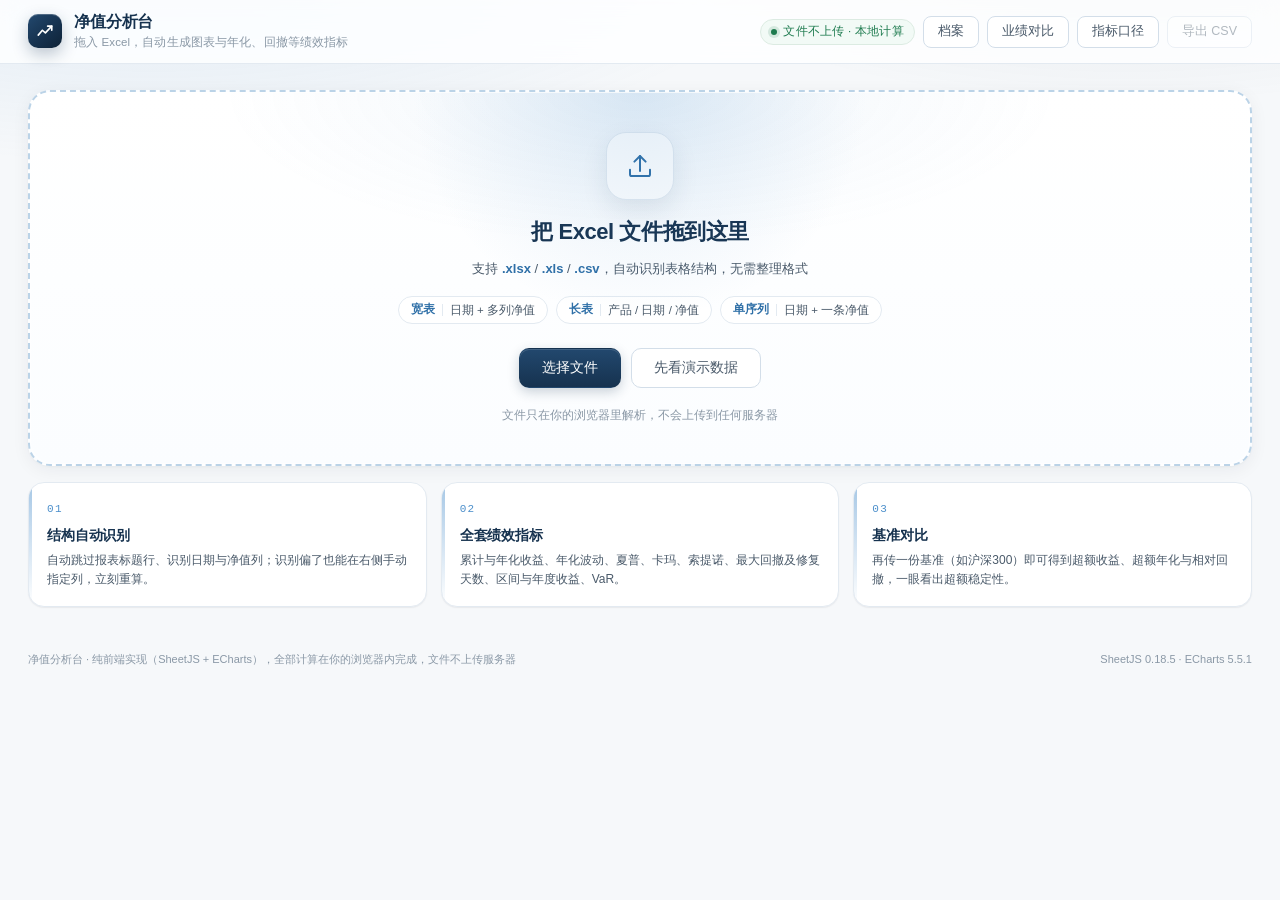
==== index.html @ e95a166c "init: 净值分析台在线版（PWA + Cloudflare Pages 部署链）" ====
<!DOCTYPE html>
<html lang="zh-CN">
<head>
<meta charset="UTF-8">
<meta name="viewport" content="width=device-width, initial-scale=1, viewport-fit=cover">
<title>净值分析台 · Excel 一键绩效分析</title>
<meta name="description" content="拖入 Excel 即可生成净值走势图与年化、波动、最大回撤、夏普等绩效指标，支持基准对比与多产品业绩对比。全部解析与计算在浏览器内完成，文件不会上传。">
<meta name="theme-color" content="#16324F">
<meta name="apple-mobile-web-app-capable" content="yes">
<meta name="apple-mobile-web-app-status-bar-style" content="default">
<meta name="apple-mobile-web-app-title" content="净值分析台">
<meta name="format-detection" content="telephone=no">
<link rel="manifest" href="manifest.webmanifest">
<link rel="icon" href="assets/icon.svg" type="image/svg+xml">
<link rel="apple-touch-icon" href="icons/apple-touch-icon.png">
<link rel="stylesheet" href="assets/style.css?v=20261030c">
</head>
<body>

<header class="topbar">
  <div class="brand">
    <div class="brand-mark" aria-hidden="true">
      <svg viewBox="0 0 24 24" width="18" height="18" fill="none" stroke="currentColor" stroke-width="2.2" stroke-linecap="round" stroke-linejoin="round">
        <path d="M3 17.5 8.5 11l4 3.5L21 5.5"></path><path d="M21 11V5.5h-5.5"></path>
      </svg>
    </div>
    <div class="brand-text">
      <h1>净值分析台</h1>
      <p>拖入 Excel，自动生成图表与年化、回撤等绩效指标</p>
    </div>
  </div>
  <div class="topbar-actions">
    <span class="privacy-chip" title="所有解析与计算均在浏览器内完成，文件不会上传到任何服务器">
      <span class="dot"></span>文件不上传 · 本地计算
    </span>
    <button class="btn ghost install-btn" id="btnInstall" type="button" hidden>安装到桌面</button>
    <button class="btn ghost" id="btnArchive" type="button">
      档案<span class="count-badge" id="archCount" hidden>0</span>
    </button>
    <button class="btn ghost" id="btnCompare" type="button">业绩对比</button>
    <button class="btn ghost" id="btnGlossary" type="button">指标口径</button>
    <button class="btn ghost" id="btnExportCsv" type="button" disabled>导出 CSV</button>
    <button class="btn primary" id="btnChangeFile" type="button" hidden>更换文件</button>
  </div>
</header>

<main class="page">

  <!-- ============ 空状态 ============ -->
  <section id="emptyState" class="empty-wrap">
    <div class="dropzone" id="dropzone" tabindex="0" role="button" aria-label="选择或拖入 Excel 文件">
      <div class="dz-glow" aria-hidden="true"></div>
      <div class="dz-icon" aria-hidden="true">
        <svg viewBox="0 0 24 24" width="30" height="30" fill="none" stroke="currentColor" stroke-width="1.6" stroke-linecap="round" stroke-linejoin="round">
          <path d="M12 16V4"></path><path d="m7.5 8.5 4.5-4.5 4.5 4.5"></path>
          <path d="M4 15v3.5A1.5 1.5 0 0 0 5.5 20h13a1.5 1.5 0 0 0 1.5-1.5V15"></path>
        </svg>
      </div>
      <h2>把 Excel 文件拖到这里</h2>
      <p class="dz-sub">支持 <b>.xlsx</b> / <b>.xls</b> / <b>.csv</b>，自动识别表格结构，无需整理格式</p>
      <div class="dz-formats">
        <span class="fmt-pill"><i>宽表</i>日期 + 多列净值</span>
        <span class="fmt-pill"><i>长表</i>产品 / 日期 / 净值</span>
        <span class="fmt-pill"><i>单序列</i>日期 + 一条净值</span>
      </div>
      <div class="dz-actions">
        <button class="btn primary lg" id="btnPick" type="button">选择文件</button>
        <button class="btn ghost lg" id="btnDemo" type="button">先看演示数据</button>
      </div>
      <p class="dz-foot">文件只在你的浏览器里解析，不会上传到任何服务器</p>
      <input type="file" id="fileInput" accept=".xlsx,.xls,.csv" hidden>
    </div>

    <div class="preview-grid">
      <article class="preview-card">
        <div class="pv-num">01</div>
        <h4>结构自动识别</h4>
        <p>自动跳过报表标题行、识别日期与净值列；识别偏了也能在右侧手动指定列，立刻重算。</p>
      </article>
      <article class="preview-card">
        <div class="pv-num">02</div>
        <h4>全套绩效指标</h4>
        <p>累计与年化收益、年化波动、夏普、卡玛、索提诺、最大回撤及修复天数、区间与年度收益、VaR。</p>
      </article>
      <article class="preview-card">
        <div class="pv-num">03</div>
        <h4>基准对比</h4>
        <p>再传一份基准（如沪深300）即可得到超额收益、超额年化与相对回撤，一眼看出超额稳定性。</p>
      </article>
    </div>
  </section>

  <!-- ============ 结果状态 ============ -->
  <section id="resultState" hidden>

    <div class="filebar">
      <div class="filebar-main">
        <div class="file-ico" aria-hidden="true">X</div>
        <div class="file-meta">
          <strong id="fbName">—</strong>
          <span id="fbInfo">—</span>
        </div>
      </div>
      <div class="filebar-tags" id="fbTags"></div>
    </div>

    <div class="layout">
      <div class="main-col">

        <div class="kpi-grid" id="kpiGrid"></div>

        <div class="card period-card">
          <div class="card-head tight">
            <h3>区间收益</h3>
            <span class="card-hint">以最新净值为锚，取 ≤ 目标日的最后一个净值</span>
          </div>
          <div class="period-grid" id="periodGrid"></div>
        </div>

        <div class="card">
          <div class="card-head">
            <h3>净值走势</h3>
            <div class="card-tools">
              <span class="legend-note" id="navNote">起点归一为 1</span>
              <button class="icon-btn" type="button" data-png="chartNav" title="导出 PNG">PNG</button>
            </div>
          </div>
          <div class="chart" id="chartNav"></div>
        </div>

        <div class="card">
          <div class="card-head">
            <h3>回撤曲线</h3>
            <div class="card-tools">
              <span class="legend-note" id="ddNote">相对历史最高净值的跌幅</span>
              <button class="icon-btn" type="button" data-png="chartDD" title="导出 PNG">PNG</button>
            </div>
          </div>
          <div class="chart chart-sm" id="chartDD"></div>
        </div>

        <div class="duo">
          <div class="card">
            <div class="card-head">
              <h3>年度收益</h3>
              <div class="card-tools"><button class="icon-btn" type="button" data-png="chartAnnual" title="导出 PNG">PNG</button></div>
            </div>
            <div class="chart chart-sm" id="chartAnnual"></div>
          </div>
          <div class="card">
            <div class="card-head">
              <h3>月度收益热力图</h3>
              <div class="card-tools"><button class="icon-btn" type="button" data-png="chartHeat" title="导出 PNG">PNG</button></div>
            </div>
            <div class="chart chart-sm" id="chartHeat"></div>
          </div>
        </div>

        <div class="card">
          <div class="card-head">
            <h3>指标明细</h3>
            <span class="card-hint">无风险利率 <b id="rfEcho">2.00%</b> · 年化按 365 日历天</span>
          </div>
          <div class="detail-wrap">
            <table class="detail-table" id="detailTable"></table>
          </div>
        </div>

      </div>

      <aside class="side-col">

        <div class="card side-card">
          <div class="card-head tight"><h3>数据映射</h3></div>
          <div class="field">
            <label for="selSheet">工作表</label>
            <select id="selSheet"></select>
          </div>
          <div class="field">
            <label for="selProduct">分析对象</label>
            <select id="selProduct"></select>
          </div>
          <div class="field">
            <label for="selDateCol">日期列</label>
            <select id="selDateCol"></select>
          </div>
          <div class="field">
            <label for="selNavCol">净值列</label>
            <select id="selNavCol"></select>
          </div>
          <div class="field" id="selProdColWrap" hidden>
            <label for="selProdCol">产品列</label>
            <select id="selProdCol"></select>
          </div>
          <p class="side-note" id="mappingNote">自动识别结果如上，识别有误可手动更改。</p>
        </div>

        <div class="card side-card">
          <div class="card-head tight"><h3>分析参数</h3></div>
          <div class="field">
            <label for="rngFrom">起始日期</label>
            <input type="date" id="rngFrom">
          </div>
          <div class="field">
            <label for="rngTo">结束日期</label>
            <input type="date" id="rngTo">
          </div>
          <div class="field">
            <label for="inpRf">无风险利率 <b id="rfVal">2.0%</b></label>
            <input type="range" id="inpRf" min="0" max="10" step="0.1" value="2">
          </div>
          <button class="btn ghost full" id="btnResetRange" type="button">重置区间</button>
        </div>

        <div class="card side-card">
          <div class="card-head tight"><h3>基准对比</h3></div>
          <div class="bench-drop" id="benchDrop" tabindex="0" role="button">
            <span class="bench-plus" aria-hidden="true">+</span>
            <span id="benchText">上传基准序列（Excel / CSV）</span>
            <input type="file" id="benchInput" accept=".xlsx,.xls,.csv" hidden>
          </div>
          <div class="bench-result" id="benchResult" hidden></div>
          <button class="btn ghost full" id="btnClearBench" type="button" hidden>移除基准</button>
          <p class="side-note">按共同日期交集对齐后重算，超额年化为复利差值口径。</p>
        </div>

        <div class="card side-card">
          <div class="card-head tight">
            <h3>本地存档</h3>
            <span class="chip" id="archMode">检测中</span>
          </div>
          <p class="arch-hint" id="archHint">正在检测本地档案服务…</p>
          <div class="arch-last" id="archLast" hidden>
            <span class="arch-dot" aria-hidden="true"></span>
            <span id="archLastText">—</span>
          </div>
          <div class="side-btns">
            <button class="btn ghost full" id="btnArchList" type="button">查看档案</button>
            <button class="btn ghost full" id="btnArchZip" type="button">打包导出全部</button>
          </div>
          <p class="side-note arch-path" id="archPath" hidden></p>
        </div>

        <div class="card side-card">
          <div class="card-head tight"><h3>导出</h3></div>
          <div class="side-btns">
            <button class="btn ghost full" id="btnExportCsv2" type="button">导出指标 CSV</button>
            <button class="btn ghost full" id="btnCopySummary" type="button">复制文字摘要</button>
            <button class="btn ghost full" id="btnExportSeries" type="button">导出净值序列 CSV</button>
          </div>
        </div>

      </aside>
    </div>
  </section>
</main>

<!-- ============ 业绩对比视图 ============ -->
<section id="compareState" class="cmp-page" hidden>
  <div class="cmp-layout">

    <aside class="card cmp-side">
      <div class="card-head tight">
        <h3>对比对象</h3>
        <span class="chip" id="cmpCount">0 / 6</span>
      </div>
      <div class="cmp-search">
        <input type="search" id="cmpSearch" placeholder="搜索档案名 / 产品名">
      </div>
      <div class="cmp-list" id="cmpList"></div>
      <p class="side-note">勾选 2~6 份档案；每份档案可下拉切换成里面的其他产品。</p>
    </aside>

    <div class="cmp-main">
      <div class="card cmp-bar">
        <div class="cmp-bar-info">
          <strong id="cmpSummary">尚未选择</strong>
          <span id="cmpSub">从左侧勾选档案开始</span>
        </div>
        <div class="cmp-bar-tools">
          <div class="seg" id="cmpAlign">
            <button type="button" class="seg-btn is-on" data-align="common">共同区间归一</button>
            <button type="button" class="seg-btn" data-align="own">各自起点</button>
          </div>
          <label class="cmp-inline" for="cmpBase">超额基线
            <select id="cmpBase">
              <option value="first">第一只产品</option>
              <option value="bench">已有基准</option>
            </select>
          </label>
          <label class="cmp-inline" for="cmpRf">无风险利率
            <span class="cmp-rf">
              <input type="number" id="cmpRf" min="0" max="20" step="0.1" value="2" aria-label="无风险利率">
              <i>%</i>
            </span>
          </label>
          <button class="btn ghost sm" id="cmpClear" type="button">清空</button>
        </div>
      </div>

      <div class="cmp-warn" id="cmpWarn" hidden></div>

      <div class="card cmp-empty" id="cmpEmpty">
        <div class="cmp-empty-inner">
          <h4 id="cmpEmptyTitle">从左侧勾选 2 只以上产品开始对比</h4>
          <p id="cmpEmptyText">对比数据来自「档案」里已存档的 Excel；每份档案可挑一只产品。</p>
          <div class="cmp-empty-acts">
            <button class="btn ghost sm" id="cmpGoAnalyze" type="button">先去分析并存档</button>
            <button class="btn ghost sm" id="cmpOpenArchive" type="button">打开档案列表</button>
          </div>
        </div>
      </div>

      <div id="cmpResult" hidden>
        <div class="card">
          <div class="card-head">
            <h3>净值走势对比</h3>
            <span class="card-hint" id="cmpNavNote">起点归一为 1</span>
          </div>
          <div class="chart chart-lg" id="cmpChartNav"></div>
        </div>

        <div class="card">
          <div class="card-head">
            <h3>指标横向对比</h3>
            <span class="card-hint">按年化收益排序，各列最优已标出</span>
          </div>
          <div class="cmp-table-wrap">
            <table class="cmp-table" id="cmpTable"></table>
          </div>
        </div>

        <div class="card">
          <div class="card-head">
            <h3>区间收益对比</h3>
            <span class="card-hint">各自最新净值为锚</span>
          </div>
          <div class="chart chart-sm" id="cmpChartPeriod"></div>
        </div>

        <div class="card">
          <div class="card-head">
            <h3>超额走势</h3>
            <span class="card-hint" id="cmpExcessNote">—</span>
          </div>
          <div class="chart chart-sm" id="cmpChartExcess"></div>
        </div>

        <div class="duo">
          <div class="card">
            <div class="card-head">
              <h3>相关性矩阵</h3>
              <span class="card-hint" id="cmpCorrNote">期收益 Pearson</span>
            </div>
            <div class="chart chart-sm" id="cmpChartCorr"></div>
            <div class="cmp-chart-empty" id="cmpCorrEmpty" hidden>
              各自起点模式下各产品日期不一致，无法计算相关性<br>切换到「共同区间归一」即可查看
            </div>
          </div>
          <div class="card">
            <div class="card-head">
              <h3>月度收益对比</h3>
              <span class="card-hint">红涨绿跌 · 近 18 个月</span>
            </div>
            <div class="chart chart-sm" id="cmpChartHeat"></div>
          </div>
        </div>
      </div>
    </div>
  </div>
</section>

<footer class="page-foot">
  <span>净值分析台 · 纯前端实现（SheetJS + ECharts），全部计算在你的浏览器内完成，文件不上传服务器</span>
  <span id="footStat"></span>
</footer>

<!-- 拖拽遮罩 -->
<div class="drag-overlay" id="dragOverlay" hidden>
  <div class="drag-overlay-inner">
    <div class="dz-icon"><svg viewBox="0 0 24 24" width="28" height="28" fill="none" stroke="currentColor" stroke-width="1.6" stroke-linecap="round" stroke-linejoin="round"><path d="M12 16V4"></path><path d="m7.5 8.5 4.5-4.5 4.5 4.5"></path><path d="M4 15v3.5A1.5 1.5 0 0 0 5.5 20h13a1.5 1.5 0 0 0 1.5-1.5V15"></path></svg></div>
    <p>松手即可解析</p>
  </div>
</div>

<!-- 解析进度 -->
<div class="busy" id="busy" hidden>
  <div class="busy-card">
    <div class="busy-bar"><i></i></div>
    <p id="busyText">正在识别表头…</p>
  </div>
</div>

<!-- 指标口径抽屉 -->
<div class="drawer-mask" id="glossary" hidden>
  <div class="drawer" role="dialog" aria-modal="true" aria-label="指标口径">
    <div class="drawer-head">
      <h3>指标口径</h3>
      <button class="icon-btn" id="btnCloseGlossary" type="button">关闭</button>
    </div>
    <div class="drawer-body" id="glossaryBody"></div>
  </div>
</div>

<!-- 档案抽屉 -->
<div class="drawer-mask" id="archive" hidden>
  <div class="drawer drawer-wide" role="dialog" aria-modal="true" aria-label="本地档案">
    <div class="drawer-head">
      <h3>本地档案 <span class="chip" id="archDrawerMode">—</span></h3>
      <button class="icon-btn" id="btnCloseArchive" type="button">关闭</button>
    </div>
    <div class="drawer-body">
      <div id="archListWrap">
        <div class="arch-tools">
          <button class="btn ghost sm" id="btnRefreshArch" type="button">刷新</button>
          <button class="btn ghost sm" id="btnOpenFolder" type="button" hidden>打开档案文件夹</button>
          <button class="btn ghost sm" id="btnMigrate" type="button" hidden>迁移暂存到本机</button>
          <span class="arch-count" id="archListCount"></span>
        </div>
        <p class="arch-sub" id="archSub">—</p>
        <div class="arch-list" id="archList"></div>
      </div>
      <div id="archSnapView" hidden>
        <button class="btn ghost sm" id="btnBackArch" type="button">← 返回档案列表</button>
        <pre class="arch-snap" id="archSnapText"></pre>
      </div>
    </div>
  </div>
</div>

<div class="toast" id="toast" hidden></div>

<script src="lib/xlsx.full.min.js"></script>
<script src="lib/echarts.min.js"></script>
<script src="assets/demo-data.js?v=20261030c"></script>
<script src="assets/parser.js?v=20261030c"></script>
<script src="assets/metrics.js?v=20261030c"></script>
<script src="assets/charts.js?v=20261030c"></script>
<script src="assets/archive.js?v=20261030c"></script>
<script src="assets/compare.js?v=20261030c"></script>
<script src="assets/ui.js?v=20261030c"></script>
<script>
/* 离线缓存：仅在线（https）形态注册，本机 file:// 与 127.0.0.1 调试时不注册，避免改文件后被缓存挡住 */
(function () {
  var h = (location.hostname || '').toLowerCase();
  var isLocal = location.protocol === 'file:' || h === 'localhost' || h === '127.0.0.1'
    || h === '[::1]' || h === '' || /^192\.168\./.test(h) || /^10\./.test(h);
  if (isLocal || !('serviceWorker' in navigator) || !/^https?:$/.test(location.protocol)) return;
  window.addEventListener('load', function () {
    navigator.serviceWorker.register('sw.js').then(function (reg) {
      reg.update();
    }).catch(function () { /* 缓存不可用不影响主流程 */ });
  });
})();
</script>
</body>
</html>
---- assets/style.css ----
/* =========================================================
   净值分析台 · 设计系统
   专业金融终端风格：近白底 + 深墨蓝 · 细边框 · 等宽数字
   ========================================================= */

:root {
  /* 主色 */
  --primary: #16324F;
  --primary-2: #2E6FA7;
  --primary-3: #4C8FCB;
  --primary-soft: #EAF2FA;

  /* 背景与表面 */
  --bg: #F6F8FA;
  --surface: #FFFFFF;
  --surface-2: #EEF3F8;
  --line: #E3EAF1;
  --line-strong: #D3DEE9;

  /* 文字 */
  --ink: #12212F;
  --ink-2: #4A5A6A;
  --ink-3: #8A98A6;

  /* 功能色：涨红跌绿 */
  --up: #C0392B;
  --up-soft: #FBEBE9;
  --down: #1E7B4F;
  --down-soft: #E9F5EF;
  --warn: #D89A2A;

  /* 圆角 / 阴影 */
  --r-sm: 8px;
  --r-md: 12px;
  --r-lg: 16px;
  --r-xl: 22px;
  --sh-1: 0 1px 2px rgba(16, 33, 51, .04), 0 1px 1px rgba(16, 33, 51, .03);
  --sh-2: 0 4px 18px rgba(16, 33, 51, .06), 0 1px 3px rgba(16, 33, 51, .04);
  --sh-3: 0 18px 46px rgba(16, 33, 51, .13);

  --ease: cubic-bezier(.22, .61, .36, 1);
  --font: "PingFang SC", "Microsoft YaHei", "Helvetica Neue", Helvetica, Arial, sans-serif;
  --mono: "SF Mono", "JetBrains Mono", Consolas, "Courier New", monospace;
}

* { box-sizing: border-box; }

/* 关键：CSS 里给这些容器设了 display，必须让 hidden 属性优先 */
[hidden] { display: none !important; }

html, body { margin: 0; padding: 0; }

body {
  font-family: var(--font);
  font-size: 13px;
  line-height: 1.6;
  color: var(--ink);
  background: var(--bg);
  -webkit-font-smoothing: antialiased;
  min-height: 100vh;
}

body::before {
  content: "";
  position: fixed;
  inset: 0 0 auto 0;
  height: 460px;
  background:
    radial-gradient(900px 300px at 12% -10%, rgba(76, 143, 203, .13), transparent 70%),
    radial-gradient(700px 260px at 88% -18%, rgba(22, 50, 79, .10), transparent 72%);
  pointer-events: none;
  z-index: 0;
}

h1, h2, h3, h4 { margin: 0; font-weight: 600; letter-spacing: -.01em; }

button { font-family: inherit; cursor: pointer; }
input, select { font-family: inherit; }

.num { font-variant-numeric: tabular-nums; font-feature-settings: "tnum" 1; }

/* ================= 顶栏 ================= */
.topbar {
  position: sticky;
  top: 0;
  z-index: 40;
  display: flex;
  align-items: center;
  justify-content: space-between;
  gap: 16px;
  height: 64px;
  padding: 0 28px;
  background: rgba(255, 255, 255, .82);
  backdrop-filter: saturate(180%) blur(14px);
  -webkit-backdrop-filter: saturate(180%) blur(14px);
  border-bottom: 1px solid var(--line);
}

.brand { display: flex; align-items: center; gap: 12px; min-width: 0; }

.brand-mark {
  width: 34px; height: 34px;
  display: grid; place-items: center;
  border-radius: 10px;
  color: #fff;
  background: linear-gradient(140deg, #23496F 0%, #16324F 55%, #0E2237 100%);
  box-shadow: 0 6px 16px rgba(22, 50, 79, .28), inset 0 1px 0 rgba(255, 255, 255, .22);
  flex: none;
}

.brand-text h1 {
  font-size: 16px;
  line-height: 1.25;
  color: var(--primary);
}

.brand-text p {
  margin: 1px 0 0;
  font-size: 11.5px;
  color: var(--ink-3);
  letter-spacing: .01em;
  white-space: nowrap;
  overflow: hidden;
  text-overflow: ellipsis;
}

.topbar-actions { display: flex; align-items: center; gap: 8px; flex: none; }

.privacy-chip {
  display: inline-flex; align-items: center; gap: 6px;
  height: 26px; padding: 0 10px;
  border-radius: 999px;
  border: 1px solid #DCEBE2;
  background: #F2FAF6;
  color: #1E7B4F;
  font-size: 11.5px;
  letter-spacing: .02em;
}
.privacy-chip .dot {
  width: 6px; height: 6px; border-radius: 50%;
  background: #1E7B4F;
  box-shadow: 0 0 0 3px rgba(30, 123, 79, .14);
  animation: pulse 2.6s var(--ease) infinite;
}
@keyframes pulse {
  0%, 100% { box-shadow: 0 0 0 2px rgba(30, 123, 79, .10); }
  50% { box-shadow: 0 0 0 5px rgba(30, 123, 79, .04); }
}

/* ================= 按钮 ================= */
.btn {
  display: inline-flex; align-items: center; justify-content: center; gap: 6px;
  height: 32px; padding: 0 14px;
  border-radius: var(--r-sm);
  border: 1px solid transparent;
  font-size: 12.5px; font-weight: 500;
  transition: transform .12s var(--ease), background .16s, box-shadow .18s, border-color .16s, color .16s;
  white-space: nowrap;
  outline: none;
}
.btn:focus-visible { box-shadow: 0 0 0 2px #fff, 0 0 0 4px rgba(76, 143, 203, .55); }
.btn:active { transform: translateY(1px); }
.btn[disabled] { opacity: .42; cursor: not-allowed; }

.btn.primary {
  background: linear-gradient(180deg, #22486E, #16324F);
  color: #fff;
  box-shadow: 0 4px 12px rgba(22, 50, 79, .22), inset 0 1px 0 rgba(255, 255, 255, .14);
}
.btn.primary:hover:not([disabled]) { background: linear-gradient(180deg, #2A5680, #1A3A5B); box-shadow: 0 8px 20px rgba(22, 50, 79, .28); }

.btn.ghost {
  background: #fff;
  border-color: var(--line-strong);
  color: var(--ink-2);
}
.btn.ghost:hover:not([disabled]) { border-color: var(--primary-3); color: var(--primary); background: #FBFDFF; }

.btn.lg { height: 40px; padding: 0 22px; font-size: 13.5px; border-radius: 10px; }
.btn.full { width: 100%; }

.icon-btn {
  height: 24px; padding: 0 9px;
  border-radius: 6px;
  border: 1px solid var(--line);
  background: #fff;
  color: var(--ink-3);
  font-size: 11px;
  letter-spacing: .04em;
  transition: .16s;
}
.icon-btn:hover { color: var(--primary); border-color: var(--primary-3); background: #F7FBFF; }

/* ================= 页面容器 ================= */
.page {
  position: relative;
  z-index: 1;
  max-width: 1560px;
  margin: 0 auto;
  padding: 26px 28px 44px;
}

/* ================= 空状态 ================= */
.empty-wrap { animation: rise .5s var(--ease) both; }

@keyframes rise {
  from { opacity: 0; transform: translateY(10px); }
  to { opacity: 1; transform: none; }
}

.dropzone {
  position: relative;
  display: flex;
  flex-direction: column;
  align-items: center;
  justify-content: center;
  gap: 10px;
  min-height: 348px;
  padding: 40px 24px;
  border-radius: var(--r-xl);
  border: 2px dashed #BBD3E7;
  background:
    radial-gradient(600px 220px at 50% 0%, rgba(76, 143, 203, .08), transparent 70%),
    linear-gradient(180deg, #FFFFFF, #FBFDFF);
  box-shadow: var(--sh-2);
  transition: border-color .2s, background .2s, transform .2s var(--ease), box-shadow .3s;
  outline: none;
  overflow: hidden;
  cursor: pointer;
}

.dropzone::after {
  content: "";
  position: absolute; inset: 0;
  border-radius: inherit;
  box-shadow: inset 0 0 0 1px rgba(255, 255, 255, .7);
  pointer-events: none;
}

.dz-glow {
  position: absolute;
  width: 520px; height: 520px;
  top: -260px; left: 50%;
  transform: translateX(-50%);
  border-radius: 50%;
  background: radial-gradient(circle, rgba(76, 143, 203, .16), transparent 62%);
  animation: breathe 2.8s var(--ease) infinite;
  pointer-events: none;
}
@keyframes breathe {
  0%, 100% { opacity: .55; transform: translateX(-50%) scale(.94); }
  50% { opacity: 1; transform: translateX(-50%) scale(1.06); }
}

.dropzone:hover, .dropzone:focus-visible {
  border-color: var(--primary-3);
  background:
    radial-gradient(600px 220px at 50% 0%, rgba(76, 143, 203, .13), transparent 70%),
    linear-gradient(180deg, #FFFFFF, #F7FBFF);
  transform: translateY(-2px);
  box-shadow: 0 22px 48px rgba(22, 50, 79, .11);
}
.dropzone.dragging {
  border-style: solid;
  border-color: var(--primary-2);
  background: var(--primary-soft);
}
.dropzone.dragging .dz-icon { transform: translateY(-4px); }

.dz-icon {
  width: 68px; height: 68px;
  display: grid; place-items: center;
  border-radius: 20px;
  color: var(--primary-2);
  background: #fff;
  border: 1px solid var(--line);
  box-shadow: 0 10px 26px rgba(22, 50, 79, .10);
  transition: transform .25s var(--ease);
  margin-bottom: 4px;
}

.dropzone h2 { font-size: 22px; color: var(--primary); letter-spacing: -.02em; }
.dz-sub { margin: 0; color: var(--ink-2); font-size: 13px; }
.dz-sub b { color: var(--primary-2); font-weight: 600; }

.dz-formats { display: flex; gap: 8px; flex-wrap: wrap; justify-content: center; margin: 6px 0 4px; }
.fmt-pill {
  display: inline-flex; align-items: center; gap: 7px;
  height: 28px; padding: 0 12px;
  border-radius: 999px;
  background: #fff;
  border: 1px solid var(--line);
  color: var(--ink-2);
  font-size: 11.5px;
}
.fmt-pill i {
  font-style: normal;
  font-weight: 600;
  color: var(--primary-2);
  padding-right: 7px;
  border-right: 1px solid var(--line);
  line-height: 1;
}

.dz-actions { display: flex; gap: 10px; margin-top: 10px; }
.dz-foot { margin: 8px 0 0; font-size: 11.5px; color: var(--ink-3); }

.preview-grid {
  display: grid;
  grid-template-columns: repeat(3, minmax(0, 1fr));
  gap: 14px;
  margin-top: 16px;
}

.preview-card {
  position: relative;
  padding: 18px 18px 16px;
  border-radius: var(--r-lg);
  background: #fff;
  border: 1px solid var(--line);
  box-shadow: var(--sh-1);
  overflow: hidden;
  transition: transform .2s var(--ease), box-shadow .22s, border-color .2s;
}
.preview-card:hover { transform: translateY(-2px); box-shadow: var(--sh-2); border-color: #D8E6F2; }
.preview-card::before {
  content: ""; position: absolute; left: 0; top: 0; width: 3px; height: 100%;
  background: linear-gradient(180deg, var(--primary-3), transparent);
  opacity: .5;
}
.pv-num {
  font-family: var(--mono);
  font-size: 11px;
  color: var(--primary-3);
  letter-spacing: .12em;
  margin-bottom: 6px;
}
.preview-card h4 { font-size: 13.5px; color: var(--primary); margin-bottom: 4px; }
.preview-card p { margin: 0; font-size: 12px; color: var(--ink-2); line-height: 1.65; }

/* ================= 文件信息条 ================= */
.filebar {
  display: flex; align-items: center; justify-content: space-between; gap: 14px;
  padding: 12px 16px;
  margin-bottom: 14px;
  border-radius: var(--r-md);
  background: rgba(255, 255, 255, .86);
  border: 1px solid var(--line);
  box-shadow: var(--sh-1);
  animation: rise .4s var(--ease) both;
}
.filebar-main { display: flex; align-items: center; gap: 12px; min-width: 0; }
.file-ico {
  width: 34px; height: 34px; flex: none;
  display: grid; place-items: center;
  border-radius: 9px;
  background: var(--primary-soft);
  color: var(--primary-2);
  font-family: var(--mono); font-size: 13px; font-weight: 700;
  border: 1px solid #D9E7F3;
}
.file-meta { display: flex; flex-direction: column; min-width: 0; }
.file-meta strong {
  font-size: 13px; font-weight: 600; color: var(--ink);
  white-space: nowrap; overflow: hidden; text-overflow: ellipsis; max-width: 46vw;
}
.file-meta span { font-size: 11.5px; color: var(--ink-3); }
.filebar-tags { display: flex; gap: 6px; flex-wrap: wrap; justify-content: flex-end; }
.tag {
  display: inline-flex; align-items: center; gap: 5px;
  height: 22px; padding: 0 9px;
  border-radius: 6px;
  background: var(--surface-2);
  border: 1px solid var(--line);
  color: var(--ink-2);
  font-size: 11px;
}
.tag b { color: var(--primary); font-weight: 600; }
.tag.warn { background: #FDF6E7; border-color: #F1E0BC; color: #94650F; }

/* ================= 布局 ================= */
.layout {
  display: grid;
  grid-template-columns: minmax(0, 1fr) 312px;
  gap: 14px;
  align-items: start;
}
.main-col { display: flex; flex-direction: column; gap: 14px; min-width: 0; }
.side-col {
  display: flex; flex-direction: column; gap: 14px;
}

/* ================= 卡片 ================= */
.card {
  background: var(--surface);
  border: 1px solid var(--line);
  border-radius: var(--r-lg);
  box-shadow: var(--sh-1);
  padding: 16px 18px;
  animation: rise .45s var(--ease) both;
  transition: box-shadow .22s, border-color .22s;
}
.card:hover { box-shadow: var(--sh-2); }

.card-head {
  display: flex; align-items: center; justify-content: space-between; gap: 10px;
  margin-bottom: 10px;
}
.card-head.tight { margin-bottom: 12px; }
.card-head h3 { font-size: 13.5px; color: var(--primary); letter-spacing: .01em; }
.card-tools { display: flex; align-items: center; gap: 8px; }
.card-hint { font-size: 11.5px; color: var(--ink-3); }
.card-hint b { color: var(--ink-2); font-weight: 600; }
.legend-note { font-size: 11.5px; color: var(--ink-3); }

/* ================= KPI 卡 ================= */
.kpi-grid {
  display: grid;
  grid-template-columns: repeat(4, minmax(0, 1fr));
  gap: 12px;
}

.kpi {
  position: relative;
  padding: 14px 15px 13px;
  border-radius: var(--r-md);
  background: #fff;
  border: 1px solid var(--line);
  box-shadow: var(--sh-1);
  overflow: hidden;
  transition: transform .18s var(--ease), box-shadow .22s, border-color .22s;
  animation: rise .5s var(--ease) both;
}
.kpi::before {
  content: "";
  position: absolute; left: 0; right: 0; top: 0; height: 2px;
  background: linear-gradient(90deg, var(--primary-3), rgba(76, 143, 203, 0));
  opacity: 0;
  transition: opacity .2s;
}
.kpi:hover { transform: translateY(-2px); box-shadow: var(--sh-2); border-color: #D8E6F2; }
.kpi:hover::before { opacity: 1; }

.kpi-label {
  display: flex; align-items: center; gap: 5px;
  font-size: 11.5px; color: var(--ink-3);
  letter-spacing: .02em;
}
.q {
  width: 13px; height: 13px;
  display: inline-grid; place-items: center;
  border-radius: 50%;
  border: 1px solid #D5E0EA;
  color: #93A3B2;
  font-size: 9px; font-weight: 700; font-style: normal;
  cursor: help;
  flex: none;
}
.q:hover { color: var(--primary-2); border-color: var(--primary-3); }

.kpi-val {
  margin-top: 6px;
  font-size: 27px;
  font-weight: 600;
  line-height: 1.15;
  letter-spacing: -.02em;
  font-variant-numeric: tabular-nums;
  color: var(--ink);
}
.kpi-val.pos { color: var(--up); }
.kpi-val.neg { color: var(--down); }
.kpi-sub {
  margin-top: 4px;
  font-size: 11px;
  color: var(--ink-3);
  white-space: nowrap; overflow: hidden; text-overflow: ellipsis;
}
.kpi-spark { display: block; width: 100%; height: 22px; margin-top: 8px; opacity: .9; }

/* ================= 区间收益 ================= */
.period-grid {
  display: grid;
  grid-template-columns: repeat(5, minmax(0, 1fr));
  gap: 8px;
}
.period-item {
  padding: 10px 12px;
  border-radius: 10px;
  background: linear-gradient(180deg, #FBFDFF, #F6F9FC);
  border: 1px solid var(--line);
  transition: border-color .18s, background .18s;
}
.period-item:hover { border-color: #CFE0EE; background: #fff; }
.period-item span { display: block; font-size: 11px; color: var(--ink-3); }
.period-item strong {
  display: block; margin-top: 3px;
  font-size: 17px; font-weight: 600;
  font-variant-numeric: tabular-nums;
  letter-spacing: -.01em;
}
.period-item strong.pos { color: var(--up); }
.period-item strong.neg { color: var(--down); }
.period-item strong.na { color: var(--ink-3); font-size: 13px; font-weight: 500; }

/* ================= 图表 ================= */
.chart { width: 100%; height: 360px; }
.chart-sm { height: 244px; }
.chart-lg { height: 420px; }
.chart-card .chart { height: 380px; }

.duo { display: grid; grid-template-columns: 1fr 1fr; gap: 14px; }

/* ================= 明细表 ================= */
.detail-wrap { overflow-x: auto; }
.detail-table {
  width: 100%;
  border-collapse: collapse;
  font-size: 12px;
}
.detail-table th, .detail-table td {
  padding: 8px 10px;
  border-bottom: 1px solid #F0F4F8;
  text-align: left;
  vertical-align: top;
}
.detail-table th {
  font-weight: 500; color: var(--ink-3);
  background: #FBFDFF;
  font-size: 11.5px;
  letter-spacing: .02em;
  position: sticky; top: 0;
}
.detail-table td:first-child { color: var(--ink-2); width: 26%; }
.detail-table td.v {
  font-variant-numeric: tabular-nums;
  font-weight: 600;
  color: var(--ink);
}
.detail-table td.v.pos { color: var(--up); }
.detail-table td.v.neg { color: var(--down); }
.detail-table tr:last-child td { border-bottom: 0; }
.detail-table tr:hover td { background: #FBFDFF; }
.detail-section td {
  background: #F6F9FC;
  font-size: 11px;
  color: var(--primary-2);
  font-weight: 600;
  letter-spacing: .06em;
  padding: 6px 10px;
}

/* ================= 侧栏表单 ================= */
.side-card { padding: 14px 15px; }

.field { margin-bottom: 11px; }
.field:last-of-type { margin-bottom: 0; }
.field label {
  display: flex; align-items: center; justify-content: space-between;
  font-size: 11.5px; color: var(--ink-3);
  margin-bottom: 5px;
  letter-spacing: .02em;
}
.field label b { color: var(--primary-2); font-weight: 600; font-variant-numeric: tabular-nums; }

select, input[type="date"] {
  width: 100%;
  height: 32px;
  padding: 0 9px;
  border-radius: var(--r-sm);
  border: 1px solid var(--line-strong);
  background: #fff;
  color: var(--ink);
  font-size: 12px;
  transition: border-color .16s, box-shadow .16s;
  outline: none;
}
select:hover, input[type="date"]:hover { border-color: #BFD4E5; }
select:focus, input[type="date"]:focus {
  border-color: var(--primary-3);
  box-shadow: 0 0 0 3px rgba(76, 143, 203, .14);
}

input[type="range"] {
  -webkit-appearance: none; appearance: none;
  width: 100%; height: 4px; border-radius: 99px;
  background: linear-gradient(90deg, var(--primary-3), #DCE6EF);
  outline: none;
}
input[type="range"]::-webkit-slider-thumb {
  -webkit-appearance: none; appearance: none;
  width: 15px; height: 15px; border-radius: 50%;
  background: #fff;
  border: 2px solid var(--primary-2);
  box-shadow: 0 2px 6px rgba(22, 50, 79, .22);
  cursor: pointer;
  transition: transform .12s;
}
input[type="range"]::-webkit-slider-thumb:hover { transform: scale(1.12); }

.side-note {
  margin: 9px 0 0;
  font-size: 11px;
  color: var(--ink-3);
  line-height: 1.55;
}
.side-btns { display: flex; flex-direction: column; gap: 7px; }

/* 基准上传 */
.bench-drop {
  display: flex; align-items: center; gap: 8px;
  min-height: 56px;
  padding: 8px 10px;
  border-radius: 10px;
  border: 1.5px dashed #CADCEA;
  background: #FBFDFF;
  color: var(--ink-3);
  font-size: 11.5px;
  cursor: pointer;
  transition: .18s;
  outline: none;
}
.bench-drop:hover, .bench-drop:focus-visible, .bench-drop.dragging {
  border-color: var(--primary-3); background: var(--primary-soft); color: var(--primary-2);
}
.bench-plus {
  width: 22px; height: 22px; flex: none;
  display: grid; place-items: center;
  border-radius: 50%;
  background: #fff;
  border: 1px solid var(--line-strong);
  font-size: 14px; line-height: 1;
  color: var(--primary-2);
}
.bench-result {
  margin-top: 9px;
  padding: 9px 10px;
  border-radius: 9px;
  background: linear-gradient(180deg, #F8FBFE, #F2F7FC);
  border: 1px solid #E1ECF5;
  font-size: 11.5px;
  color: var(--ink-2);
}
.bench-row { display: flex; justify-content: space-between; gap: 8px; padding: 2px 0; }
.bench-row b { font-variant-numeric: tabular-nums; }
.bench-row b.pos { color: var(--up); }
.bench-row b.neg { color: var(--down); }

/* ================= 页脚 ================= */
.page-foot {
  position: relative; z-index: 1;
  display: flex; justify-content: space-between; gap: 12px;
  max-width: 1560px; margin: 0 auto;
  padding: 0 28px 26px;
  font-size: 11px; color: var(--ink-3);
}

/* ================= 拖拽遮罩 ================= */
.drag-overlay {
  position: fixed; inset: 0; z-index: 90;
  display: grid; place-items: center;
  background: rgba(22, 50, 79, .38);
  backdrop-filter: blur(3px);
  animation: fade .16s var(--ease);
}
.drag-overlay-inner {
  display: flex; flex-direction: column; align-items: center; gap: 12px;
  padding: 44px 64px;
  border-radius: var(--r-xl);
  background: rgba(255, 255, 255, .96);
  border: 2px dashed var(--primary-3);
  box-shadow: var(--sh-3);
}
.drag-overlay-inner p { margin: 0; font-size: 14px; font-weight: 600; color: var(--primary); }
@keyframes fade { from { opacity: 0; } to { opacity: 1; } }

/* ================= 解析进度 ================= */
.busy {
  position: fixed; inset: 0; z-index: 95;
  display: grid; place-items: center;
  background: rgba(246, 248, 250, .72);
  backdrop-filter: blur(4px);
}
.busy-card {
  width: 320px;
  padding: 20px 22px;
  border-radius: var(--r-lg);
  background: #fff;
  border: 1px solid var(--line);
  box-shadow: var(--sh-3);
  text-align: center;
}
.busy-bar {
  height: 3px; border-radius: 99px;
  background: #EDF2F7;
  overflow: hidden;
  position: relative;
}
.busy-bar i {
  position: absolute; inset: 0 auto 0 0;
  width: 38%;
  border-radius: 99px;
  background: linear-gradient(90deg, var(--primary-3), var(--primary-2));
  animation: slide 1.1s var(--ease) infinite;
}
@keyframes slide {
  0% { left: -40%; }
  100% { left: 100%; }
}
.busy-card p { margin: 12px 0 0; font-size: 12.5px; color: var(--ink-2); }

/* ================= 抽屉 ================= */
.drawer-mask {
  position: fixed; inset: 0; z-index: 100;
  background: rgba(18, 33, 47, .32);
  backdrop-filter: blur(2px);
  display: flex; justify-content: flex-end;
  animation: fade .18s var(--ease);
}
.drawer {
  width: min(520px, 92vw);
  height: 100%;
  background: #fff;
  border-left: 1px solid var(--line);
  box-shadow: -20px 0 60px rgba(16, 33, 51, .16);
  display: flex; flex-direction: column;
  animation: slideIn .26s var(--ease);
}
@keyframes slideIn { from { transform: translateX(24px); opacity: .6; } to { transform: none; opacity: 1; } }
.drawer-head {
  display: flex; align-items: center; justify-content: space-between;
  padding: 16px 20px;
  border-bottom: 1px solid var(--line);
}
.drawer-head h3 { font-size: 14px; color: var(--primary); }
.drawer-body { padding: 16px 20px 28px; overflow-y: auto; }
.gl-item { padding: 12px 0; border-bottom: 1px solid #F0F4F8; }
.gl-item:last-child { border-bottom: 0; }
.gl-item h4 { font-size: 12.5px; color: var(--primary); margin-bottom: 4px; }
.gl-item p { margin: 0; font-size: 12px; color: var(--ink-2); line-height: 1.7; }
.gl-item code {
  display: block; margin-top: 5px;
  font-family: var(--mono);
  font-size: 11.5px;
  color: #37546F;
  background: #F5F9FC;
  border: 1px solid #E4EEF6;
  border-radius: 6px;
  padding: 6px 9px;
  overflow-x: auto;
  white-space: pre-wrap;
}

/* ================= Toast ================= */
.toast {
  position: fixed;
  left: 50%; bottom: 30px;
  transform: translateX(-50%);
  z-index: 120;
  padding: 10px 18px;
  border-radius: 10px;
  background: rgba(18, 33, 47, .93);
  color: #fff;
  font-size: 12.5px;
  box-shadow: 0 14px 34px rgba(16, 33, 51, .3);
  animation: toastIn .22s var(--ease);
  max-width: 78vw;
  text-align: center;
}
@keyframes toastIn {
  from { opacity: 0; transform: translate(-50%, 8px); }
  to { opacity: 1; transform: translate(-50%, 0); }
}

/* ================= 本地档案 ================= */
.btn.sm { padding: 4px 10px; font-size: 11.5px; }
.count-badge {
  display: inline-block; min-width: 17px; height: 17px; margin-left: 6px; padding: 0 5px;
  border-radius: 99px; background: var(--primary); color: #fff;
  font-size: 10.5px; line-height: 17px; text-align: center;
  font-variant-numeric: tabular-nums;
}
.chip {
  display: inline-flex; align-items: center; gap: 5px;
  padding: 2px 8px; border-radius: 99px;
  font-size: 11px; line-height: 1.7;
  background: #EEF3F8; color: var(--ink-3); border: 1px solid var(--line);
  white-space: nowrap;
}
.chip.ok { background: #EDF7F1; border-color: #CDE8D9; color: #1E7B4F; }
.chip.warn { background: #FDF6E7; border-color: #F1E0BC; color: #94650F; }
.chip.pending::before {
  content: ''; width: 6px; height: 6px; border-radius: 99px;
  background: currentColor; animation: chipPulse 1.1s ease-in-out infinite;
}
@keyframes chipPulse { 0%, 100% { opacity: .25; } 50% { opacity: 1; } }

.arch-hint { margin: 0 0 9px; font-size: 11.5px; color: var(--ink-3); line-height: 1.65; }
.arch-hint b { color: var(--primary); font-weight: 600; }
.arch-last {
  display: flex; gap: 6px; align-items: flex-start;
  font-size: 11.5px; color: var(--ink-2); line-height: 1.55;
  background: #F7FAFC; border: 1px solid var(--line); border-radius: 8px;
  padding: 7px 9px; margin-bottom: 9px;
  word-break: break-all;
}
.arch-dot {
  width: 6px; height: 6px; border-radius: 99px;
  background: var(--down); margin-top: 5px; flex: none;
}
.arch-path {
  word-break: break-all; overflow-wrap: anywhere; white-space: normal;
  font-family: var(--mono); font-size: 10.5px; line-height: 1.6;
}

.drawer.drawer-wide { width: min(640px, 94vw); }
.arch-tools { display: flex; align-items: center; gap: 8px; flex-wrap: wrap; margin-bottom: 8px; }
.arch-count { margin-left: auto; font-size: 11.5px; color: var(--ink-3); font-variant-numeric: tabular-nums; }
.arch-sub { margin: 0 0 12px; font-size: 11.5px; color: var(--ink-3); line-height: 1.65; }
.arch-list { display: flex; flex-direction: column; gap: 8px; }
.arch-item {
  border: 1px solid var(--line); border-radius: 10px;
  padding: 10px 12px; background: #fff;
  transition: border-color .15s var(--ease), box-shadow .15s var(--ease);
}
.arch-item:hover { border-color: var(--primary-3); box-shadow: 0 8px 20px rgba(22, 50, 79, .07); }
.arch-item-top { display: flex; align-items: center; gap: 8px; flex-wrap: wrap; }
.arch-name { font-size: 12.5px; font-weight: 600; color: var(--ink); word-break: break-all; }
.arch-meta {
  margin-top: 4px; font-size: 11px; color: var(--ink-3);
  display: flex; gap: 10px; flex-wrap: wrap;
  font-variant-numeric: tabular-nums;
}
.arch-acts { display: flex; gap: 6px; margin-top: 8px; flex-wrap: wrap; }
.arch-acts .btn { font-size: 11.5px; padding: 4px 9px; }
.arch-empty { padding: 26px 8px; text-align: center; color: var(--ink-3); font-size: 12px; line-height: 1.9; }
.arch-empty b { color: var(--primary); }
.arch-snap {
  margin: 12px 0 0; padding: 14px 16px;
  background: #F8FBFD; border: 1px solid var(--line); border-radius: 10px;
  font-family: var(--mono); font-size: 11.5px; line-height: 1.85; color: var(--ink-2);
  white-space: pre-wrap; word-break: break-word;
  max-height: calc(100vh - 220px); overflow: auto;
}
.btn.danger { color: var(--up); border-color: #EAD3CF; }
.btn.danger:hover { background: #FCF3F1; border-color: #DCB8B1; color: #A8332B; }
.tag.ok { background: #EDF7F1; border-color: #CDE8D9; color: #1E7B4F; }

/* ================= 业绩对比 ================= */
.cmp-page { padding: 18px 0 8px; }
.cmp-layout {
  display: grid;
  grid-template-columns: 304px minmax(0, 1fr);
  gap: 16px;
  align-items: start;
}

/* 左栏：对比对象 */
.cmp-side { position: static; padding: 14px 14px 12px; }
.cmp-side .card-head { margin-bottom: 10px; }
.cmp-search { margin-bottom: 8px; }
.cmp-search input {
  width: 100%;
  padding: 7px 10px;
  font-size: 12px;
  font-family: inherit;
  color: var(--ink);
  background: #F7FAFC;
  border: 1px solid var(--line);
  border-radius: 8px;
  outline: none;
  transition: border-color .15s var(--ease), background .15s var(--ease);
}
.cmp-search input:focus { border-color: var(--primary-3); background: #fff; }
.cmp-list {
  display: flex; flex-direction: column; gap: 6px;
  max-height: 560px; overflow-y: auto;
  padding-right: 2px;
  scrollbar-width: thin;
}
.cmp-list::-webkit-scrollbar { width: 6px; }
.cmp-list::-webkit-scrollbar-thumb { background: #D2DEE9; border-radius: 99px; }

.cmp-item {
  position: relative;
  display: block;
  border: 1px solid var(--line);
  border-radius: 9px;
  padding: 8px 10px 8px 12px;
  background: #fff;
  cursor: pointer;
  transition: border-color .14s var(--ease), background .14s var(--ease), box-shadow .14s var(--ease);
}
.cmp-item:hover { border-color: var(--primary-3); background: #FBFDFF; }
.cmp-item.on {
  border-color: var(--primary-3);
  background: #F5FAFF;
  box-shadow: inset 3px 0 0 var(--primary-2);
}
.cmp-item.dis { opacity: .55; cursor: not-allowed; }
.cmp-item-top { display: flex; align-items: center; gap: 7px; }
.cmp-item-top input[type="checkbox"] {
  width: 14px; height: 14px; margin: 0; flex: none;
  accent-color: var(--primary-2); cursor: pointer;
}
.cmp-item-name {
  font-size: 12px; font-weight: 600; color: var(--ink);
  flex: 1; min-width: 0;
  white-space: nowrap; overflow: hidden; text-overflow: ellipsis;
}
.cmp-item-meta {
  margin: 4px 0 0 21px;
  font-size: 10.5px; color: var(--ink-3);
  display: flex; gap: 8px; flex-wrap: wrap;
  font-variant-numeric: tabular-nums;
}
.cmp-item-sel {
  margin: 7px 0 0 21px;
  width: calc(100% - 21px);
  padding: 4px 7px;
  font-size: 11px;
  font-family: inherit;
  color: var(--ink-2);
  background: #F7FAFC;
  border: 1px solid var(--line);
  border-radius: 6px;
  outline: none;
}
.cmp-item-sel:focus { border-color: var(--primary-3); }
.cmp-item-err { color: var(--up); font-size: 10.5px; margin-left: 21px; }

/* 右栏 */
.cmp-main { display: flex; flex-direction: column; gap: 14px; min-width: 0; }
.cmp-bar {
  display: flex; align-items: center; justify-content: space-between;
  gap: 14px; flex-wrap: wrap;
  padding: 12px 16px;
}
.cmp-bar-info { display: flex; flex-direction: column; gap: 3px; min-width: 0; }
.cmp-bar-info strong { font-size: 13px; color: var(--primary); }
.cmp-bar-info span { font-size: 11.5px; color: var(--ink-3); font-variant-numeric: tabular-nums; }
.cmp-bar-tools { display: flex; align-items: center; gap: 10px; flex-wrap: wrap; }
.cmp-inline {
  display: inline-flex; align-items: center; gap: 6px;
  font-size: 11.5px; color: var(--ink-3);
  white-space: nowrap;
}
.cmp-inline select {
  padding: 4px 8px;
  font-size: 11.5px;
  font-family: inherit;
  color: var(--ink-2);
  background: #fff;
  border: 1px solid var(--line);
  border-radius: 6px;
  outline: none;
}
.cmp-inline select:focus { border-color: var(--primary-3); }
.cmp-rf {
  display: inline-flex; align-items: center; gap: 2px;
  padding: 3px 7px 3px 8px;
  background: #fff;
  border: 1px solid var(--line);
  border-radius: 6px;
  transition: border-color .15s var(--ease), box-shadow .15s var(--ease);
}
.cmp-rf:focus-within { border-color: var(--primary-3); box-shadow: 0 0 0 2px rgba(76,143,203,.14); }
.cmp-rf input {
  width: 42px;
  padding: 0;
  font-size: 11.5px;
  font-family: inherit;
  font-variant-numeric: tabular-nums;
  color: var(--ink-2);
  text-align: right;
  background: transparent;
  border: 0;
  outline: none;
  -moz-appearance: textfield;
}
.cmp-rf input::-webkit-outer-spin-button,
.cmp-rf input::-webkit-inner-spin-button { -webkit-appearance: none; margin: 0; }
.cmp-rf i { font-style: normal; font-size: 11px; color: var(--ink-3); }

.seg {
  display: inline-flex;
  padding: 2px;
  background: #EEF3F8;
  border: 1px solid var(--line);
  border-radius: 8px;
}
.seg-btn {
  padding: 4px 10px;
  font-size: 11.5px;
  font-family: inherit;
  color: var(--ink-3);
  background: transparent;
  border: 0;
  border-radius: 6px;
  cursor: pointer;
  transition: background .15s var(--ease), color .15s var(--ease), box-shadow .15s var(--ease);
}
.seg-btn:hover { color: var(--primary); }
.seg-btn.is-on {
  background: #fff; color: var(--primary);
  box-shadow: 0 1px 4px rgba(22, 50, 79, .10);
  font-weight: 600;
}

.cmp-warn {
  padding: 9px 14px;
  font-size: 11.5px; line-height: 1.6;
  color: #8A6318;
  background: #FDF8EC;
  border: 1px solid #F1E3C4;
  border-radius: 10px;
}
.cmp-warn::before { content: '!'; display: inline-block; margin-right: 6px; font-weight: 700; }

.cmp-empty { padding: 54px 20px; }
.cmp-empty-inner { max-width: 460px; margin: 0 auto; text-align: center; }
.cmp-empty-inner h4 { font-size: 14px; color: var(--primary); margin-bottom: 8px; }
.cmp-empty-inner p { font-size: 12px; color: var(--ink-3); line-height: 1.75; margin-bottom: 14px; }
.cmp-empty-acts { display: flex; gap: 8px; justify-content: center; }

/* 指标横向表 */
.cmp-table-wrap {
  overflow-x: auto;
  scrollbar-width: thin;
  border-radius: 0 0 12px 12px;
}
.cmp-table-wrap::-webkit-scrollbar { height: 7px; }
.cmp-table-wrap::-webkit-scrollbar-thumb { background: #D2DEE9; border-radius: 99px; }
.cmp-table {
  width: 100%;
  border-collapse: separate;
  border-spacing: 0;
  font-size: 12px;
  font-variant-numeric: tabular-nums;
  white-space: nowrap;
}
.cmp-table th, .cmp-table td {
  padding: 9px 12px;
  text-align: right;
  border-bottom: 1px solid #F0F4F8;
}
.cmp-table thead th {
  position: sticky; top: 0; z-index: 2;
  background: #F7FAFC;
  font-size: 11px; font-weight: 600; color: var(--ink-3);
  border-bottom: 1px solid var(--line);
}
.cmp-table th:first-child, .cmp-table td:first-child {
  position: sticky; left: 0; z-index: 1;
  text-align: left;
  background: #fff;
}
.cmp-table thead th:first-child { z-index: 3; background: #F7FAFC; }
.cmp-table tbody tr:hover td { background: #F8FBFF; }
.cmp-table tbody tr:hover td:first-child { background: #F8FBFF; }
.cmp-table td.best {
  background: #EDF7F1 !important;
  color: #17704A;
  font-weight: 600;
  position: relative;
}
.cmp-table td.best::after {
  content: '';
  position: absolute; top: 4px; right: 4px;
  width: 0; height: 0;
  border-top: 6px solid #2E9A66;
  border-left: 6px solid transparent;
}
.cmp-table .cmp-name { display: flex; align-items: center; gap: 7px; max-width: 220px; }
.cmp-dot { width: 8px; height: 8px; border-radius: 99px; flex: none; }
.cmp-table .cmp-nm-txt {
  overflow: hidden; text-overflow: ellipsis; white-space: nowrap;
  font-weight: 600; color: var(--ink);
}
.cmp-table .pos { color: var(--up); }
.cmp-table .neg { color: var(--down); }
.cmp-table .muted { color: var(--ink-3); }
.cmp-table .sub-row td {
  border-bottom: 1px solid var(--line);
  font-size: 10.5px; color: var(--ink-3);
}
.cmp-group th {
  text-align: left;
  font-size: 10.5px; letter-spacing: .04em;
  color: var(--ink-3);
  background: #FBFDFF;
}
.cmp-range { margin-top: 2px; font-size: 10.5px; color: var(--ink-3); font-weight: 400; }
.cmp-chart-empty {
  height: 244px;
  display: flex; align-items: center; justify-content: center;
  text-align: center;
  font-size: 12px; line-height: 1.9; color: var(--ink-3);
  background: #F8FBFD;
  border: 1px dashed #DDE7F0;
  border-radius: 10px;
  margin: 0 4px 4px;
}
.btn.on {
  background: #EEF3F8;
  color: var(--primary);
  border-color: #D7E4EF;
}

/* ================= 响应式 ================= */
@media (max-width: 1320px) {
  .kpi-grid { grid-template-columns: repeat(4, minmax(0, 1fr)); }
  .kpi-val { font-size: 24px; }
}

@media (max-width: 1180px) {
  .layout { grid-template-columns: minmax(0, 1fr); }
  .side-col {
    position: static;
    max-height: none;
    overflow: visible;
    display: grid;
    grid-template-columns: repeat(2, minmax(0, 1fr));
    gap: 14px;
  }
  .kpi-grid { grid-template-columns: repeat(2, minmax(0, 1fr)); }
  .period-grid { grid-template-columns: repeat(3, minmax(0, 1fr)); }
  .duo { grid-template-columns: 1fr; }
  .preview-grid { grid-template-columns: 1fr; }
  .cmp-layout { grid-template-columns: minmax(0, 1fr); }
  .cmp-list { max-height: 300px; }
  .cmp-bar { align-items: flex-start; }
}

@media (max-width: 760px) {
  .topbar { padding: 0 14px; height: 58px; }
  .brand-text p { display: none; }
  .privacy-chip { display: none; }
  .page { padding: 16px 14px 34px; }
  .dropzone { min-height: 280px; padding: 28px 16px; }
  .dropzone h2 { font-size: 18px; }
  .dz-formats { display: none; }
  .side-col { grid-template-columns: 1fr; }
  .kpi-grid { grid-template-columns: repeat(2, minmax(0, 1fr)); gap: 10px; }
  .kpi-val { font-size: 21px; }
  .period-grid { grid-template-columns: repeat(2, minmax(0, 1fr)); }
  .chart, .chart-card .chart { height: 280px; }
  .chart-sm { height: 240px; }
  .chart-lg { height: 260px; }
  .cmp-bar-tools { gap: 8px; }
  .filebar { flex-direction: column; align-items: flex-start; }
  .filebar-tags { justify-content: flex-start; }
  .file-meta strong { max-width: 68vw; }
  .page-foot { flex-direction: column; gap: 4px; padding: 0 14px 20px; }
}

@media (prefers-reduced-motion: reduce) {
  *, *::before, *::after {
    animation-duration: .001ms !important;
    animation-iteration-count: 1 !important;
    transition-duration: .001ms !important;
  }
}

/* =========================================================
   在线版 / 移动端增强
   ========================================================= */

/* 安装到桌面按钮：仅在可安装时由 js 显示 */
.install-btn {
  border-color: #C7DDF2;
  color: var(--primary-2);
  background: var(--primary-soft);
}
.install-btn:hover { background: #DCEBF9; border-color: #B4D3EE; }

/* 触屏设备：去掉点击蓝框，放大细小按钮热区 */
@media (hover: none) {
  .btn, .icon-btn, .dropzone { -webkit-tap-highlight-color: transparent; }
  .btn.sm { min-height: 34px; }
}

@media (max-width: 760px) {
  /* 顶栏改为两段式：品牌固定，操作区横向滑动，不被压缩变形 */
  .topbar {
    height: auto;
    min-height: 56px;
    padding:
      calc(6px + env(safe-area-inset-top, 0px))
      max(12px, env(safe-area-inset-right, 0px))
      6px
      max(12px, env(safe-area-inset-left, 0px));
    gap: 8px;
  }
  .brand { flex: 0 0 auto; gap: 9px; }
  .brand-mark { width: 30px; height: 30px; border-radius: 9px; }
  .brand-text h1 { font-size: 15px; }

  .topbar-actions {
    flex: 1 1 auto;
    min-width: 0;
    justify-content: flex-start;
    overflow-x: auto;
    overflow-y: hidden;
    -webkit-overflow-scrolling: touch;
    scrollbar-width: none;
    padding: 2px 10px 2px 0;
  }
  .topbar-actions::-webkit-scrollbar { display: none; }
  .topbar-actions .btn {
    flex: 0 0 auto;
    height: 36px;
    padding: 0 12px;
    white-space: nowrap;
  }

  /* 首屏拖拽区：手机上整块可点，并限制竖屏高度 */
  .dropzone { cursor: pointer; }
  .page { padding-bottom: calc(30px + env(safe-area-inset-bottom, 0px)); }
  .page-foot { padding-bottom: calc(18px + env(safe-area-inset-bottom, 0px)); }

  /* 抽屉从底部起，留出安全区 */
  .drawer { max-height: calc(100% - env(safe-area-inset-top, 0px)); }
  .drawer-body { padding-bottom: calc(16px + env(safe-area-inset-bottom, 0px)); }

  /* 表格类内容允许横向滑动，避免撑破视口 */
  .card { min-width: 0; }
  .cmp-table-wrap { -webkit-overflow-scrolling: touch; }
}

@media (max-width: 420px) {
  .brand-text h1 { font-size: 14px; }
  .brand-mark { width: 28px; height: 28px; border-radius: 8px; }
  .topbar-actions .btn { height: 34px; padding: 0 10px; font-size: 12px; }
  .kpi-grid { gap: 8px; }
  .page { padding-left: 12px; padding-right: 12px; }
}

/* iOS Safari 地址栏会导致 100vh 抖动，用 dvh 兜底 */
@supports (height: 100dvh) {
  body { min-height: 100dvh; }
  .dropzone { min-height: min(280px, 52dvh); }
  .drawer-mask { height: 100dvh; }
}

/* 真机安装后（独立窗口）不需要再显示安装按钮 */
@media (display-mode: standalone) {
  .install-btn { display: none !important; }
}
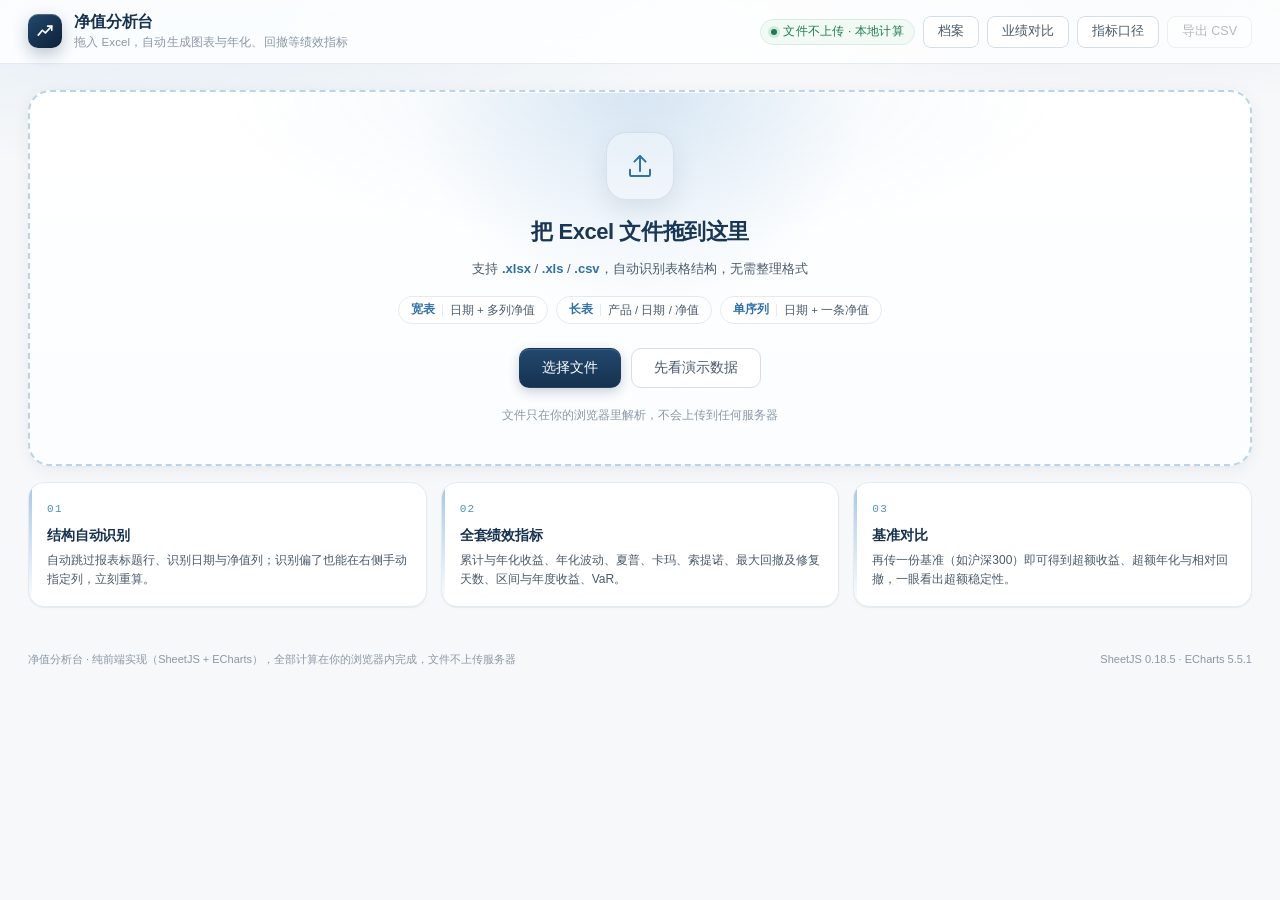
==== commit b4cdcce6: "feat: 内置对比指数、最近上传、同文件多产品对比（v20261102o）" ====
--- a/index.html
+++ b/index.html
@@ -13,7 +13,7 @@
 <link rel="manifest" href="manifest.webmanifest">
 <link rel="icon" href="assets/icon.svg" type="image/svg+xml">
 <link rel="apple-touch-icon" href="icons/apple-touch-icon.png">
-<link rel="stylesheet" href="assets/style.css?v=20261030c">
+<link rel="stylesheet" href="assets/style.css?v=20261102o">
 </head>
 <body>
 
@@ -214,14 +214,24 @@
 
         <div class="card side-card">
           <div class="card-head tight"><h3>基准对比</h3></div>
+          <div class="bench-pick">
+            <select id="benchIndex" aria-label="选择内置指数">
+              <option value="">选择内置指数…</option>
+            </select>
+            <div class="seg seg-sm" id="benchMode" hidden>
+              <button type="button" class="seg-btn is-on" data-tr="0">价格</button>
+              <button type="button" class="seg-btn" data-tr="1">全收益</button>
+            </div>
+            <p class="bench-meta" id="benchMeta">沪深300 / 中证2000 / 国证2000 等</p>
+          </div>
           <div class="bench-drop" id="benchDrop" tabindex="0" role="button">
             <span class="bench-plus" aria-hidden="true">+</span>
-            <span id="benchText">上传基准序列（Excel / CSV）</span>
+            <span id="benchText">上传自有基准（Excel / CSV）</span>
             <input type="file" id="benchInput" accept=".xlsx,.xls,.csv" hidden>
           </div>
           <div class="bench-result" id="benchResult" hidden></div>
           <button class="btn ghost full" id="btnClearBench" type="button" hidden>移除基准</button>
-          <p class="side-note">按共同日期交集对齐后重算，超额年化为复利差值口径。</p>
+          <p class="side-note">按最近交易日对齐后重算，超额年化为复利差值口径；比含分红的指数请切「全收益」。</p>
         </div>
 
         <div class="card side-card">
@@ -253,6 +263,19 @@
       </aside>
     </div>
   </section>
+
+  <!-- ============ 最近上传 ============ -->
+  <section id="recentState" class="card recent-card" hidden>
+    <div class="card-head">
+      <h3>最近上传</h3>
+      <span class="card-hint" id="recentHint">点一行即可载入分析</span>
+    </div>
+    <div class="recent-list" id="recentList"></div>
+    <div class="recent-foot">
+      <button class="btn ghost sm" id="btnRecentRefresh" type="button">刷新</button>
+      <button class="btn ghost sm" id="btnRecentAll" type="button">查看全部档案</button>
+    </div>
+  </section>
 </main>
 
 <!-- ============ 业绩对比视图 ============ -->
@@ -268,7 +291,16 @@
         <input type="search" id="cmpSearch" placeholder="搜索档案名 / 产品名">
       </div>
       <div class="cmp-list" id="cmpList"></div>
-      <p class="side-note">勾选 2~6 份档案；每份档案可下拉切换成里面的其他产品。</p>
+
+      <div class="cmp-index-box">
+        <div class="cmp-index-head">
+          <span>内置指数</span>
+          <button class="btn ghost xs" id="cmpIndexToggle" type="button" aria-expanded="false">展开</button>
+        </div>
+        <div class="cmp-index-list" id="cmpIndexList" hidden></div>
+      </div>
+
+      <p class="side-note">勾选 2~6 个对象；每份档案可下拉切换成里面的其他产品。指数与产品同图，用虚线区分。</p>
     </aside>
 
     <div class="cmp-main">
@@ -323,7 +355,7 @@
         <div class="card">
           <div class="card-head">
             <h3>指标横向对比</h3>
-            <span class="card-hint">按年化收益排序，各列最优已标出</span>
+            <span class="card-hint">产品按年化收益排序；指数指标按共同区间计算，不参与最优标注</span>
           </div>
           <div class="cmp-table-wrap">
             <table class="cmp-table" id="cmpTable"></table>
@@ -432,13 +464,14 @@
 
 <script src="lib/xlsx.full.min.js"></script>
 <script src="lib/echarts.min.js"></script>
-<script src="assets/demo-data.js?v=20261030c"></script>
-<script src="assets/parser.js?v=20261030c"></script>
-<script src="assets/metrics.js?v=20261030c"></script>
-<script src="assets/charts.js?v=20261030c"></script>
-<script src="assets/archive.js?v=20261030c"></script>
-<script src="assets/compare.js?v=20261030c"></script>
-<script src="assets/ui.js?v=20261030c"></script>
+<script src="assets/demo-data.js?v=20261102o"></script>
+<script src="assets/parser.js?v=20261102o"></script>
+<script src="assets/metrics.js?v=20261102o"></script>
+<script src="assets/charts.js?v=20261102o"></script>
+<script src="assets/archive.js?v=20261102o"></script>
+<script src="assets/compare.js?v=20261102o"></script>
+<script src="assets/bench.js?v=20261102o"></script>
+<script src="assets/ui.js?v=20261102o"></script>
 <script>
 /* 离线缓存：仅在线（https）形态注册，本机 file:// 与 127.0.0.1 调试时不注册，避免改文件后被缓存挡住 */
 (function () {
--- a/assets/style.css
+++ b/assets/style.css
@@ -645,6 +645,72 @@
 .bench-row b.pos { color: var(--up); }
 .bench-row b.neg { color: var(--down); }
 
+/* 内置指数 */
+.bench-pick { margin-bottom: 9px; }
+.bench-pick select {
+  width: 100%; height: 32px;
+  padding: 0 8px;
+  font-size: 12px; font-family: inherit;
+  color: var(--ink);
+  background: #fff;
+  border: 1px solid var(--line-strong);
+  border-radius: 8px;
+  outline: none;
+  cursor: pointer;
+}
+.bench-pick select:focus {
+  border-color: var(--primary-3);
+  box-shadow: 0 0 0 3px var(--primary-soft);
+}
+.seg.seg-sm { margin-top: 7px; width: 100%; }
+.seg.seg-sm .seg-btn { flex: 1; padding: 4px 6px; }
+.seg-btn:disabled { color: #B6C2CE; cursor: not-allowed; }
+.bench-meta {
+  margin: 7px 0 0;
+  font-size: 10.5px;
+  color: var(--ink-3);
+  line-height: 1.5;
+}
+
+/* ================= 主页 · 最近上传 ================= */
+.recent-card { margin-top: 22px; }
+.recent-list { display: flex; flex-direction: column; gap: 6px; margin-top: 10px; }
+.recent-item {
+  display: flex; align-items: center; gap: 10px;
+  width: 100%; padding: 8px 10px;
+  text-align: left; font: inherit; cursor: pointer;
+  background: #fff;
+  border: 1px solid var(--line);
+  border-radius: 9px;
+  transition: border-color .15s var(--ease), background .15s var(--ease);
+}
+.recent-item:hover { border-color: var(--primary-3); background: #F7FBFF; }
+.recent-item.is-current { border-color: var(--primary-3); background: #F7FBFF; }
+.recent-cur {
+  flex: none;
+  padding: 1px 6px;
+  border-radius: 4px;
+  background: var(--primary-soft);
+  color: var(--primary-2);
+  font-size: 10px;
+}
+.recent-ico {
+  width: 26px; height: 26px; flex: none;
+  display: grid; place-items: center;
+  border-radius: 7px;
+  background: var(--primary-soft);
+  color: var(--primary-2);
+  font-size: 11px; font-weight: 700;
+}
+.recent-main { flex: 1; min-width: 0; display: flex; flex-direction: column; gap: 2px; }
+.recent-name {
+  font-size: 12.5px; font-weight: 600; color: var(--ink);
+  overflow: hidden; text-overflow: ellipsis; white-space: nowrap;
+}
+.recent-meta { font-size: 10.5px; color: var(--ink-3); }
+.recent-go { flex: none; font-size: 11px; color: var(--primary-2); }
+.recent-foot { display: flex; justify-content: flex-end; gap: 8px; margin-top: 10px; }
+
 /* ================= 页脚 ================= */
 .page-foot {
   position: relative; z-index: 1;
@@ -773,6 +839,7 @@
 
 /* ================= 本地档案 ================= */
 .btn.sm { padding: 4px 10px; font-size: 11.5px; }
+.btn.xs { padding: 2px 8px; font-size: 11px; }
 .count-badge {
   display: inline-block; min-width: 17px; height: 17px; margin-left: 6px; padding: 0 5px;
   border-radius: 99px; background: var(--primary); color: #fff;
@@ -897,6 +964,90 @@
   box-shadow: inset 3px 0 0 var(--primary-2);
 }
 .cmp-item.dis { opacity: .55; cursor: not-allowed; }
+
+/* 对比页 · 内置指数区 */
+.cmp-index-box {
+  margin-top: 10px;
+  padding-top: 9px;
+  border-top: 1px dashed var(--line);
+}
+.cmp-index-head {
+  display: flex; align-items: center; justify-content: space-between;
+  font-size: 11.5px; font-weight: 600; color: var(--ink-2);
+  letter-spacing: .02em;
+}
+.cmp-index-list {
+  margin-top: 6px;
+  max-height: 300px;
+  overflow-y: auto;
+  scrollbar-width: thin;
+}
+.cmp-index-list::-webkit-scrollbar { width: 6px; }
+.cmp-index-list::-webkit-scrollbar-thumb { background: #D2DEE9; border-radius: 99px; }
+.cmp-index-group {
+  margin: 8px 0 2px;
+  font-size: 10.5px;
+  color: var(--ink-3);
+  letter-spacing: .06em;
+}
+.cmp-index-item {
+  display: flex; align-items: center; gap: 7px;
+  padding: 4px 2px;
+  font-size: 11.5px; color: var(--ink-2);
+  cursor: pointer;
+}
+.cmp-index-item input[type="checkbox"] {
+  width: 13px; height: 13px; margin: 0; flex: none;
+  accent-color: var(--primary-2); cursor: pointer;
+}
+.cmp-index-item.on { color: var(--primary); font-weight: 600; }
+.cmp-index-name {
+  flex: 1; min-width: 0;
+  overflow: hidden; text-overflow: ellipsis; white-space: nowrap;
+}
+.cmp-index-code { font-size: 10px; color: var(--ink-3); font-variant-numeric: tabular-nums; }
+.cmp-row-index td { background: #FAFCFE; }
+
+/* 对比页 · 同一档案多产品 */
+.cmp-prods {
+  display: flex; flex-wrap: wrap; gap: 4px;
+  margin-top: 5px;
+  max-height: 108px;
+  overflow-y: auto;
+  scrollbar-width: thin;
+}
+.cmp-prods::-webkit-scrollbar { width: 6px; }
+.cmp-prods::-webkit-scrollbar-thumb { background: #D2DEE9; border-radius: 99px; }
+.cmp-prod {
+  max-width: 100%;
+  padding: 2px 8px;
+  font: inherit; font-size: 11px;
+  color: var(--ink-2);
+  background: #fff;
+  border: 1px solid var(--line);
+  border-radius: 6px;
+  cursor: pointer;
+  overflow: hidden; text-overflow: ellipsis; white-space: nowrap;
+}
+.cmp-prod:hover { border-color: var(--primary-3); color: var(--primary-2); }
+.cmp-prod.on {
+  background: var(--primary-soft);
+  border-color: var(--primary-3);
+  color: var(--primary-2);
+  font-weight: 600;
+}
+.fb-cmp-btn { height: 22px; padding: 0 9px; font-size: 11px; }
+.cmp-index-badge {
+  margin-left: 6px;
+  padding: 0 5px;
+  border-radius: 4px;
+  background: #EEF3F8;
+  border: 1px solid var(--line);
+  color: var(--ink-3);
+  font-size: 10px;
+  font-weight: 500;
+  white-space: nowrap;
+}
 .cmp-item-top { display: flex; align-items: center; gap: 7px; }
 .cmp-item-top input[type="checkbox"] {
   width: 14px; height: 14px; margin: 0; flex: none;
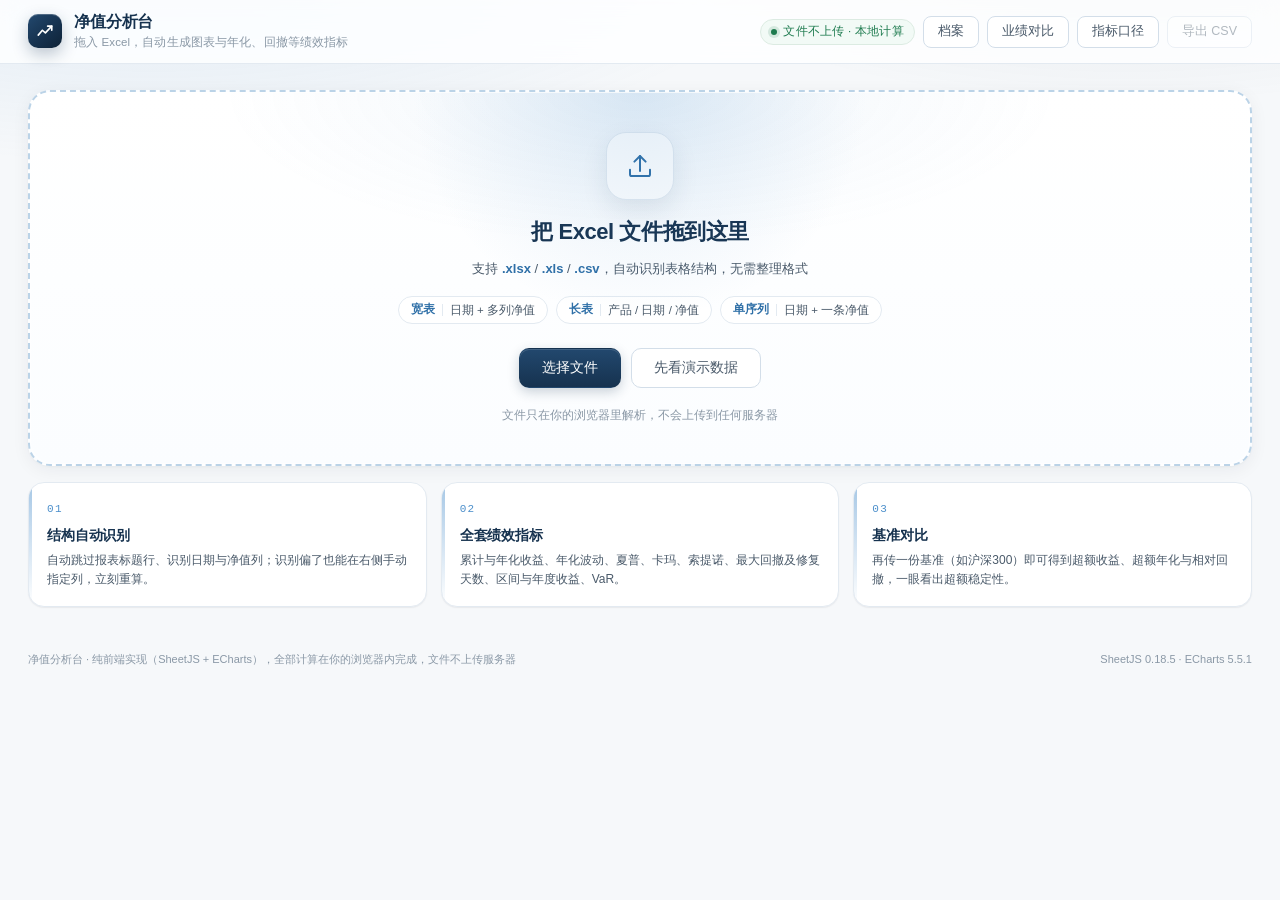
==== commit 26f21ecf: "feat: 数据预览与列纠错、风格暴露、回撤明细与组合对比（v20261102u）" ====
--- a/index.html
+++ b/index.html
@@ -13,7 +13,7 @@
 <link rel="manifest" href="manifest.webmanifest">
 <link rel="icon" href="assets/icon.svg" type="image/svg+xml">
 <link rel="apple-touch-icon" href="icons/apple-touch-icon.png">
-<link rel="stylesheet" href="assets/style.css?v=20261102o">
+<link rel="stylesheet" href="assets/style.css?v=20261102u">
 </head>
 <body>
 
@@ -104,6 +104,21 @@
       <div class="filebar-tags" id="fbTags"></div>
     </div>
 
+    <!-- ============ 数据预览与纠错 ============ -->
+    <section class="card preview-card2" id="previewCard" hidden>
+      <div class="card-head">
+        <h3>数据预览与纠错</h3>
+        <span class="card-hint">原始表格前 20 行 · 列头可改用途，改完立即重算</span>
+        <button class="btn ghost sm" id="btnPreviewToggle" type="button" aria-expanded="false">展开</button>
+      </div>
+      <div id="previewBody" hidden>
+        <div class="preview-scroll">
+          <table class="pv-table" id="previewTable"></table>
+        </div>
+        <p class="side-note" id="previewNote"></p>
+      </div>
+    </section>
+
     <div class="layout">
       <div class="main-col">
 
@@ -137,6 +152,28 @@
             </div>
           </div>
           <div class="chart chart-sm" id="chartDD"></div>
+        </div>
+
+        <div class="card dd-top-card" id="ddTopCard" hidden>
+          <div class="card-head">
+            <h3>回撤明细</h3>
+            <span class="card-hint">全区间前 5 段 · 点一行聚焦到该区间</span>
+          </div>
+          <div class="dd-table-wrap">
+            <table class="dd-table">
+              <thead>
+                <tr>
+                  <th>#</th>
+                  <th>区间（峰 → 谷）</th>
+                  <th class="num">深度</th>
+                  <th class="num">下跌</th>
+                  <th>修复</th>
+                  <th class="num">同期基准</th>
+                </tr>
+              </thead>
+              <tbody id="ddTbody"></tbody>
+            </table>
+          </div>
         </div>
 
         <div class="duo">
@@ -234,6 +271,16 @@
           <p class="side-note">按最近交易日对齐后重算，超额年化为复利差值口径；比含分红的指数请切「全收益」。</p>
         </div>
 
+        <div class="card side-card" id="styleCard" hidden>
+          <div class="card-head tight">
+            <h3>风格暴露（周频）</h3>
+            <button class="btn ghost sm" id="btnStyleRun" type="button">计算</button>
+          </div>
+          <div class="beta-grid" id="styleBetas" hidden></div>
+          <div class="style-meta" id="styleMeta" hidden></div>
+          <p class="side-note" id="styleNote">用沪深300、中证1000、中证2000 三因子做周频回归，判断收益是否主要来自小微盘风格。</p>
+        </div>
+
         <div class="card side-card">
           <div class="card-head tight">
             <h3>本地存档</h3>
@@ -292,6 +339,22 @@
       </div>
       <div class="cmp-list" id="cmpList"></div>
 
+      <div class="cmp-pf-box">
+        <div class="cmp-pf-head">
+          <span>组合净值</span>
+          <button class="btn ghost xs" id="cmpPfToggle" type="button" aria-expanded="false">展开</button>
+        </div>
+        <div class="cmp-pf-body" id="cmpPfBody" hidden>
+          <p class="side-note" id="cmpPfHint">从已选产品里挑 2 只以上，权重自动归一；期初权重、不做再平衡。</p>
+          <div class="cmp-pf-list" id="cmpPfList"></div>
+          <div class="cmp-pf-foot">
+            <span class="cmp-pf-sum" id="cmpPfSum">合计 0%</span>
+            <button class="btn primary sm" id="cmpPfBuild" type="button">生成组合</button>
+          </div>
+          <div class="cmp-pf-cur" id="cmpPfCur" hidden></div>
+        </div>
+      </div>
+
       <div class="cmp-index-box">
         <div class="cmp-index-head">
           <span>内置指数</span>
@@ -300,7 +363,7 @@
         <div class="cmp-index-list" id="cmpIndexList" hidden></div>
       </div>
 
-      <p class="side-note">勾选 2~6 个对象；每份档案可下拉切换成里面的其他产品。指数与产品同图，用虚线区分。</p>
+      <p class="side-note">勾选 2~6 个对象；同一份档案里的多只产品可分别勾选。指数用虚线，组合线加粗。</p>
     </aside>
 
     <div class="cmp-main">
@@ -464,14 +527,14 @@
 
 <script src="lib/xlsx.full.min.js"></script>
 <script src="lib/echarts.min.js"></script>
-<script src="assets/demo-data.js?v=20261102o"></script>
-<script src="assets/parser.js?v=20261102o"></script>
-<script src="assets/metrics.js?v=20261102o"></script>
-<script src="assets/charts.js?v=20261102o"></script>
-<script src="assets/archive.js?v=20261102o"></script>
-<script src="assets/compare.js?v=20261102o"></script>
-<script src="assets/bench.js?v=20261102o"></script>
-<script src="assets/ui.js?v=20261102o"></script>
+<script src="assets/demo-data.js?v=20261102u"></script>
+<script src="assets/parser.js?v=20261102u"></script>
+<script src="assets/metrics.js?v=20261102u"></script>
+<script src="assets/charts.js?v=20261102u"></script>
+<script src="assets/archive.js?v=20261102u"></script>
+<script src="assets/compare.js?v=20261102u"></script>
+<script src="assets/bench.js?v=20261102u"></script>
+<script src="assets/ui.js?v=20261102u"></script>
 <script>
 /* 离线缓存：仅在线（https）形态注册，本机 file:// 与 127.0.0.1 调试时不注册，避免改文件后被缓存挡住 */
 (function () {
--- a/assets/style.css
+++ b/assets/style.css
@@ -672,6 +672,97 @@
   line-height: 1.5;
 }
 
+/* ================= 回撤明细 ================= */
+.dd-top-card { margin-bottom: 14px; }
+.dd-table-wrap { overflow-x: auto; }
+.dd-table { width: 100%; border-collapse: collapse; font-size: 12px; }
+.dd-table th,
+.dd-table td {
+  padding: 7px 9px;
+  border-bottom: 1px solid var(--line);
+  text-align: left;
+  white-space: nowrap;
+}
+.dd-table th {
+  font-size: 10.5px;
+  font-weight: 600;
+  color: var(--ink-3);
+  background: #FAFCFE;
+}
+.dd-table td.num,
+.dd-table th.num { text-align: right; font-variant-numeric: tabular-nums; }
+.dd-table tbody tr { cursor: pointer; }
+.dd-table tbody tr:hover td { background: #F7FBFF; }
+.dd-table td.neg { color: var(--down); }
+.dd-table td.dd-ongoing { color: var(--ink-3); }
+.dd-table td.dd-idx { width: 28px; color: var(--ink-3); }
+.dd-table td.dd-range { font-variant-numeric: tabular-nums; }
+
+/* ================= 数据预览与纠错 ================= */
+.preview-card2 { margin-bottom: 14px; }
+.preview-card2 .card-head { align-items: center; }
+.preview-card2 .card-head .btn.sm { margin-left: auto; }
+.preview-scroll {
+  overflow-x: auto;
+  margin-top: 10px;
+  border: 1px solid var(--line);
+  border-radius: 8px;
+  background: #fff;
+}
+.pv-table { border-collapse: collapse; width: max-content; min-width: 100%; font-size: 12px; }
+.pv-table th,
+.pv-table td {
+  padding: 5px 10px;
+  border-bottom: 1px solid var(--line);
+  text-align: left;
+  white-space: nowrap;
+}
+.pv-table thead th { background: #FAFCFE; }
+.pv-table thead tr:first-child th {
+  font-size: 11px;
+  font-weight: 600;
+  color: var(--ink-2);
+  padding-bottom: 3px;
+  border-bottom: none;
+}
+.pv-table thead tr:nth-child(2) th { padding-top: 2px; padding-bottom: 6px; }
+.pv-table th.pv-date-col { background: var(--primary-soft); }
+.pv-table th.pv-prod-col { background: #EFF6F1; }
+.pv-table td.pv-date { font-variant-numeric: tabular-nums; color: var(--ink-2); }
+.pv-table td { color: var(--ink-2); font-variant-numeric: tabular-nums; }
+.pv-table th.pv-dim-col,
+.pv-table td.pv-dim { opacity: .45; }
+.pv-table td.pv-empty { color: var(--ink-3); text-align: center; padding: 14px; }
+.pv-role {
+  font: inherit;
+  font-size: 11px;
+  padding: 2px 4px;
+  border: 1px solid var(--line-strong);
+  border-radius: 6px;
+  background: #fff;
+  color: var(--ink-2);
+  outline: none;
+  cursor: pointer;
+}
+.pv-role:focus { border-color: var(--primary-3); box-shadow: 0 0 0 3px var(--primary-soft); }
+.preview-card2 .side-note { margin-top: 8px; }
+
+/* ================= 风格暴露 ================= */
+.beta-grid { display: grid; grid-template-columns: repeat(3, minmax(0, 1fr)); gap: 8px; margin-top: 4px; }
+.beta-cell {
+  display: flex; flex-direction: column; gap: 2px;
+  padding: 8px 9px;
+  background: #F8FAFC;
+  border: 1px solid var(--line);
+  border-radius: 8px;
+}
+.beta-name { font-size: 10px; color: var(--ink-3); white-space: nowrap; }
+.beta-val { font-family: var(--mono); font-size: 16px; color: var(--primary); font-weight: 600; }
+.style-meta { display: flex; flex-wrap: wrap; gap: 4px 12px; margin-top: 8px; }
+.style-meta-item { display: flex; align-items: baseline; gap: 4px; font-size: 10.5px; color: var(--ink-3); }
+.style-meta-item b { font-family: var(--mono); font-size: 12px; color: var(--ink-2); font-weight: 600; }
+.meta-warn { color: #94650F; font-weight: 600; }
+
 /* ================= 主页 · 最近上传 ================= */
 .recent-card { margin-top: 22px; }
 .recent-list { display: flex; flex-direction: column; gap: 6px; margin-top: 10px; }
@@ -964,6 +1055,58 @@
   box-shadow: inset 3px 0 0 var(--primary-2);
 }
 .cmp-item.dis { opacity: .55; cursor: not-allowed; }
+
+/* 对比页 · 组合净值 */
+.cmp-pf-box {
+  margin-top: 10px;
+  padding-top: 9px;
+  border-top: 1px dashed var(--line);
+}
+.cmp-pf-head {
+  display: flex; align-items: center; justify-content: space-between;
+  font-size: 11.5px; font-weight: 600; color: var(--ink-2);
+}
+.cmp-pf-body { margin-top: 8px; }
+.cmp-pf-list { display: flex; flex-direction: column; gap: 6px; margin-top: 8px; }
+.cmp-pf-row { display: flex; align-items: center; gap: 8px; }
+.cmp-pf-name {
+  flex: 1; min-width: 0;
+  font-size: 11.5px; color: var(--ink-2);
+  overflow: hidden; text-overflow: ellipsis; white-space: nowrap;
+}
+.cmp-pf-w { display: flex; align-items: center; gap: 3px; flex: none; }
+.cmp-pf-w input {
+  width: 52px; height: 24px;
+  padding: 0 6px;
+  font: inherit; font-size: 11.5px;
+  text-align: right;
+  font-variant-numeric: tabular-nums;
+  color: var(--ink);
+  border: 1px solid var(--line-strong);
+  border-radius: 6px;
+  outline: none;
+}
+.cmp-pf-w input:focus {
+  border-color: var(--primary-3);
+  box-shadow: 0 0 0 3px var(--primary-soft);
+}
+.cmp-pf-pct { font-size: 11px; color: var(--ink-3); }
+.cmp-pf-foot {
+  display: flex; align-items: center; justify-content: space-between;
+  gap: 8px; margin-top: 10px;
+}
+.cmp-pf-sum { font-size: 11px; color: var(--ink-3); font-variant-numeric: tabular-nums; }
+.cmp-pf-cur { display: flex; align-items: center; gap: 6px; margin-top: 8px; flex-wrap: wrap; }
+.cmp-pf-badge {
+  padding: 1px 7px;
+  border-radius: 4px;
+  background: #EEF1F5;
+  border: 1px solid var(--line);
+  font-size: 11px;
+  font-weight: 600;
+  color: var(--ink);
+}
+.cmp-pf-warn { font-size: 10.5px; color: #B07A0E; }
 
 /* 对比页 · 内置指数区 */
 .cmp-index-box {
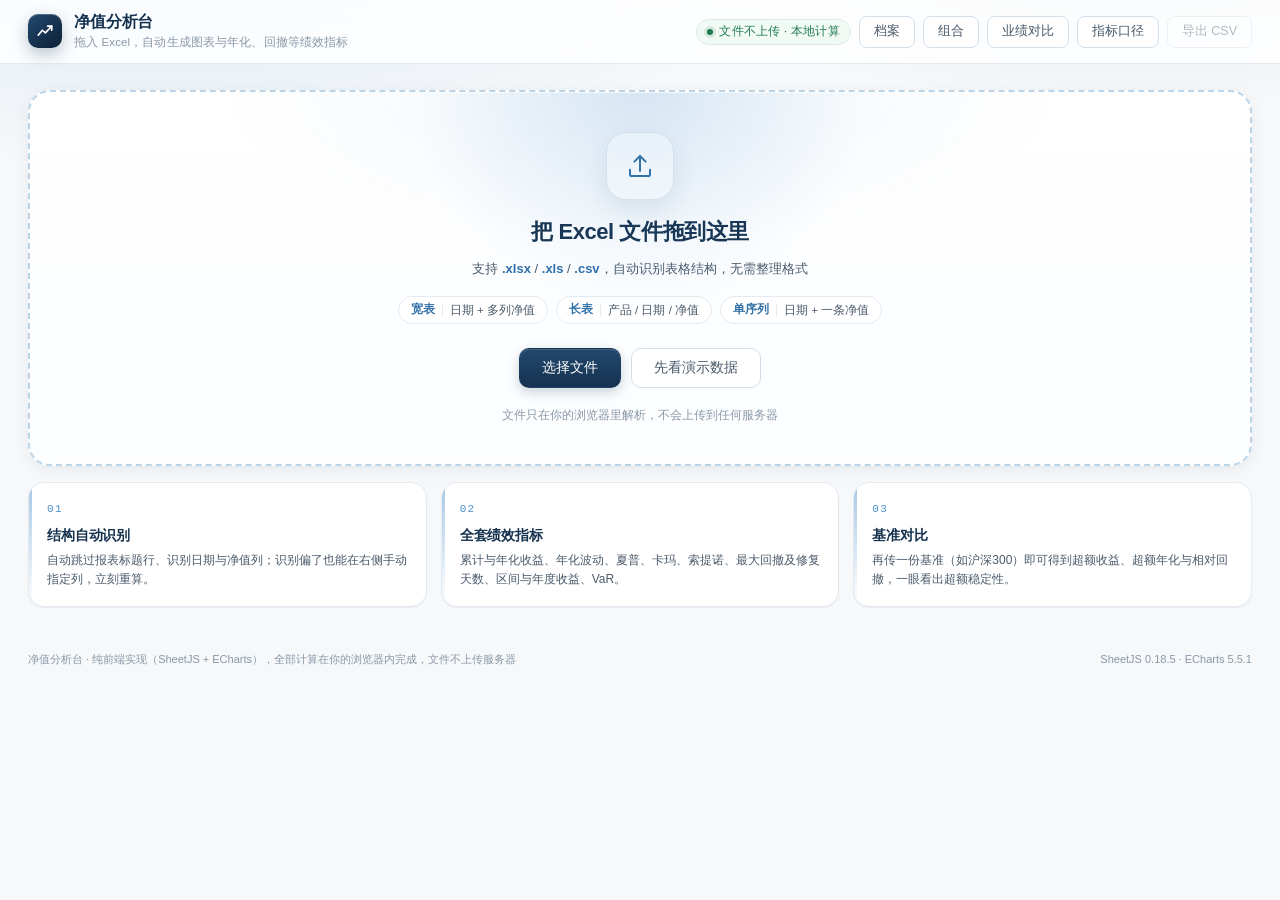
==== commit 65c5a754: "feat: 分析页组合数据源，按初始资金比例合成多只产品净值（v20261102w）" ====
--- a/index.html
+++ b/index.html
@@ -13,7 +13,7 @@
 <link rel="manifest" href="manifest.webmanifest">
 <link rel="icon" href="assets/icon.svg" type="image/svg+xml">
 <link rel="apple-touch-icon" href="icons/apple-touch-icon.png">
-<link rel="stylesheet" href="assets/style.css?v=20261102u">
+<link rel="stylesheet" href="assets/style.css?v=20261102w">
 </head>
 <body>
 
@@ -37,6 +37,7 @@
     <button class="btn ghost" id="btnArchive" type="button">
       档案<span class="count-badge" id="archCount" hidden>0</span>
     </button>
+    <button class="btn ghost" id="btnCombo" type="button">组合</button>
     <button class="btn ghost" id="btnCompare" type="button">业绩对比</button>
     <button class="btn ghost" id="btnGlossary" type="button">指标口径</button>
     <button class="btn ghost" id="btnExportCsv" type="button" disabled>导出 CSV</button>
@@ -207,7 +208,7 @@
 
       <aside class="side-col">
 
-        <div class="card side-card">
+        <div class="card side-card" id="mappingCard">
           <div class="card-head tight"><h3>数据映射</h3></div>
           <div class="field">
             <label for="selSheet">工作表</label>
@@ -523,18 +524,54 @@
   </div>
 </div>
 
+<!-- 组合抽屉：把多只产品按初始资金比例合成一条净值 -->
+<div class="drawer-mask" id="comboDrawer" hidden>
+  <div class="drawer drawer-wide" role="dialog" aria-modal="true" aria-label="合成组合">
+    <div class="drawer-head">
+      <h3>合成组合 <span class="chip" id="comboModeChip">期初权重 · 不再平衡</span></h3>
+      <button class="icon-btn" id="btnCloseCombo" type="button">关闭</button>
+    </div>
+    <div class="drawer-body">
+      <p class="combo-sub">勾选 2 只以上产品，按<b>初始资金比例</b>合成一条净值；日期取成员共同区间，与业绩对比页的组合口径一致。</p>
+      <div class="arch-tools">
+        <button class="btn ghost sm" id="btnComboRefresh" type="button">刷新档案</button>
+        <span class="arch-count" id="comboPickCount">—</span>
+      </div>
+      <div class="combo-cols">
+        <div class="combo-col">
+          <div class="combo-pick" id="comboPick"></div>
+        </div>
+        <div class="combo-col combo-col-weight">
+          <div class="combo-weight-box">
+            <div class="combo-weight-head">
+              <h4>权重（%）</h4>
+              <button class="btn ghost sm" id="btnComboEven" type="button">等权</button>
+            </div>
+            <div class="combo-weight-list" id="comboWeightList"></div>
+            <p class="combo-sum" id="comboSum">合计 —</p>
+          </div>
+        </div>
+      </div>
+      <div class="combo-foot">
+        <button class="btn ghost" id="btnComboToCmp" type="button">生成并到对比页</button>
+        <button class="btn primary" id="btnComboBuild" type="button">生成并分析</button>
+      </div>
+    </div>
+  </div>
+</div>
+
 <div class="toast" id="toast" hidden></div>
 
 <script src="lib/xlsx.full.min.js"></script>
 <script src="lib/echarts.min.js"></script>
-<script src="assets/demo-data.js?v=20261102u"></script>
-<script src="assets/parser.js?v=20261102u"></script>
-<script src="assets/metrics.js?v=20261102u"></script>
-<script src="assets/charts.js?v=20261102u"></script>
-<script src="assets/archive.js?v=20261102u"></script>
-<script src="assets/compare.js?v=20261102u"></script>
-<script src="assets/bench.js?v=20261102u"></script>
-<script src="assets/ui.js?v=20261102u"></script>
+<script src="assets/demo-data.js?v=20261102w"></script>
+<script src="assets/parser.js?v=20261102w"></script>
+<script src="assets/metrics.js?v=20261102w"></script>
+<script src="assets/charts.js?v=20261102w"></script>
+<script src="assets/archive.js?v=20261102w"></script>
+<script src="assets/compare.js?v=20261102w"></script>
+<script src="assets/bench.js?v=20261102w"></script>
+<script src="assets/ui.js?v=20261102w"></script>
 <script>
 /* 离线缓存：仅在线（https）形态注册，本机 file:// 与 127.0.0.1 调试时不注册，避免改文件后被缓存挡住 */
 (function () {
--- a/assets/style.css
+++ b/assets/style.css
@@ -1107,6 +1107,138 @@
   color: var(--ink);
 }
 .cmp-pf-warn { font-size: 10.5px; color: #B07A0E; }
+
+/* ================= 组合（分析页数据源） ================= */
+.combo-sub { margin: 0 0 10px; font-size: 11.5px; color: var(--ink-3); line-height: 1.65; }
+.combo-sub b { color: var(--ink-2); font-weight: 600; }
+.combo-cols {
+  display: grid;
+  grid-template-columns: minmax(0, 1fr) minmax(0, 300px);
+  gap: 18px;
+  align-items: start;
+}
+.combo-col { min-width: 0; }
+.combo-col-weight {
+  padding-left: 16px;
+  border-left: 1px solid var(--line);
+}
+.combo-pick { display: flex; flex-direction: column; gap: 4px; }
+.combo-group {
+  margin: 10px 0 2px;
+  font-size: 10.5px;
+  color: var(--ink-3);
+  letter-spacing: .06em;
+}
+.combo-prod {
+  display: flex; align-items: center; gap: 8px;
+  padding: 6px 10px;
+  background: #fff;
+  border: 1px solid var(--line);
+  border-radius: 8px;
+  cursor: pointer;
+  transition: background .15s var(--ease), border-color .15s var(--ease);
+}
+.combo-prod:hover { border-color: var(--primary-3); }
+.combo-prod.on {
+  background: #EAF2FA;
+  border-color: #C9DEF0;
+  box-shadow: inset 2px 0 0 var(--primary-2);
+}
+.combo-prod input { flex: none; cursor: pointer; }
+.combo-prod-name {
+  flex: 1; min-width: 0;
+  font-size: 12px; color: var(--ink);
+  overflow: hidden; text-overflow: ellipsis; white-space: nowrap;
+}
+.combo-prod-meta {
+  flex: none;
+  font-size: 10.5px; color: var(--ink-3);
+  font-variant-numeric: tabular-nums;
+}
+.combo-arch {
+  display: flex; flex-direction: column; gap: 6px;
+  max-height: 340px;
+  overflow-y: auto;
+  scrollbar-width: thin;
+  padding-right: 2px;
+}
+.combo-arch::-webkit-scrollbar { width: 6px; }
+.combo-arch::-webkit-scrollbar-thumb { background: #D2DEE9; border-radius: 99px; }
+.combo-arch-item {
+  padding: 6px 8px;
+  border: 1px dashed var(--line);
+  border-radius: 8px;
+  background: #FCFDFE;
+}
+.combo-arch-head { display: flex; align-items: center; gap: 8px; }
+.combo-arch-name {
+  flex: 1; min-width: 0;
+  font-size: 11.5px; color: var(--ink-2);
+  overflow: hidden; text-overflow: ellipsis; white-space: nowrap;
+}
+.combo-arch-body { display: flex; flex-direction: column; gap: 4px; margin-top: 6px; }
+.combo-arch-body:empty { display: none; }
+.combo-weight-box { min-width: 0; }
+.combo-weight-head {
+  display: flex; align-items: center; justify-content: space-between;
+  gap: 8px; margin-bottom: 6px;
+}
+.combo-weight-head h4 {
+  margin: 0;
+  font-size: 11.5px; font-weight: 600; color: var(--ink-2);
+  letter-spacing: .02em;
+}
+.combo-weight-list {
+  display: flex; flex-direction: column; gap: 6px;
+  max-height: 220px; overflow-y: auto;
+  scrollbar-width: thin;
+}
+.combo-weight-list::-webkit-scrollbar { width: 6px; }
+.combo-weight-list::-webkit-scrollbar-thumb { background: #D2DEE9; border-radius: 99px; }
+.combo-weigh { display: flex; align-items: center; gap: 8px; }
+.combo-weigh-name {
+  flex: 1; min-width: 0;
+  font-size: 11.5px; color: var(--ink-2);
+  overflow: hidden; text-overflow: ellipsis; white-space: nowrap;
+}
+.combo-weigh-input { display: flex; align-items: center; gap: 3px; flex: none; }
+.combo-weigh-input input {
+  width: 56px; height: 24px;
+  padding: 0 6px;
+  font: inherit; font-size: 11.5px;
+  text-align: right;
+  font-variant-numeric: tabular-nums;
+  color: var(--ink);
+  border: 1px solid var(--line-strong);
+  border-radius: 6px;
+  outline: none;
+  background: #fff;
+}
+.combo-weigh-input input:focus {
+  border-color: var(--primary-3);
+  box-shadow: 0 0 0 3px var(--primary-soft);
+}
+.combo-weigh-pct { font-size: 11px; color: var(--ink-3); }
+.combo-sum {
+  margin: 8px 0 0;
+  font-size: 11px; color: var(--ink-3);
+  font-variant-numeric: tabular-nums;
+}
+.combo-sum.warn { color: #B07A0E; font-weight: 600; }
+.combo-foot {
+  position: sticky;
+  bottom: 0;
+  display: flex; align-items: center; justify-content: flex-end;
+  gap: 8px; margin-top: 14px;
+  padding: 12px 0 6px;
+  background: linear-gradient(to top, #fff 72%, rgba(255, 255, 255, 0));
+}
+.tag.combo-tag {
+  background: #EAF2FA;
+  border-color: #C9DEF0;
+  color: var(--primary-2);
+  font-weight: 600;
+}
 
 /* 对比页 · 内置指数区 */
 .cmp-index-box {
@@ -1519,6 +1651,21 @@
   /* 表格类内容允许横向滑动，避免撑破视口 */
   .card { min-width: 0; }
   .cmp-table-wrap { -webkit-overflow-scrolling: touch; }
+
+  /* 组合抽屉：单列堆叠、权重行改两行、底部按钮铺满 */
+  .combo-cols { grid-template-columns: minmax(0, 1fr); gap: 12px; }
+  .combo-col-weight {
+    padding-left: 0;
+    border-left: 0;
+    padding-top: 12px;
+    border-top: 1px solid var(--line);
+  }
+  .combo-arch { max-height: 240px; }
+  .combo-weigh { flex-wrap: wrap; }
+  .combo-weigh-name { flex: 1 1 100%; }
+  .combo-prod-meta { display: none; }
+  .combo-foot { flex-direction: column-reverse; }
+  .combo-foot .btn { width: 100%; }
 }
 
 @media (max-width: 420px) {
